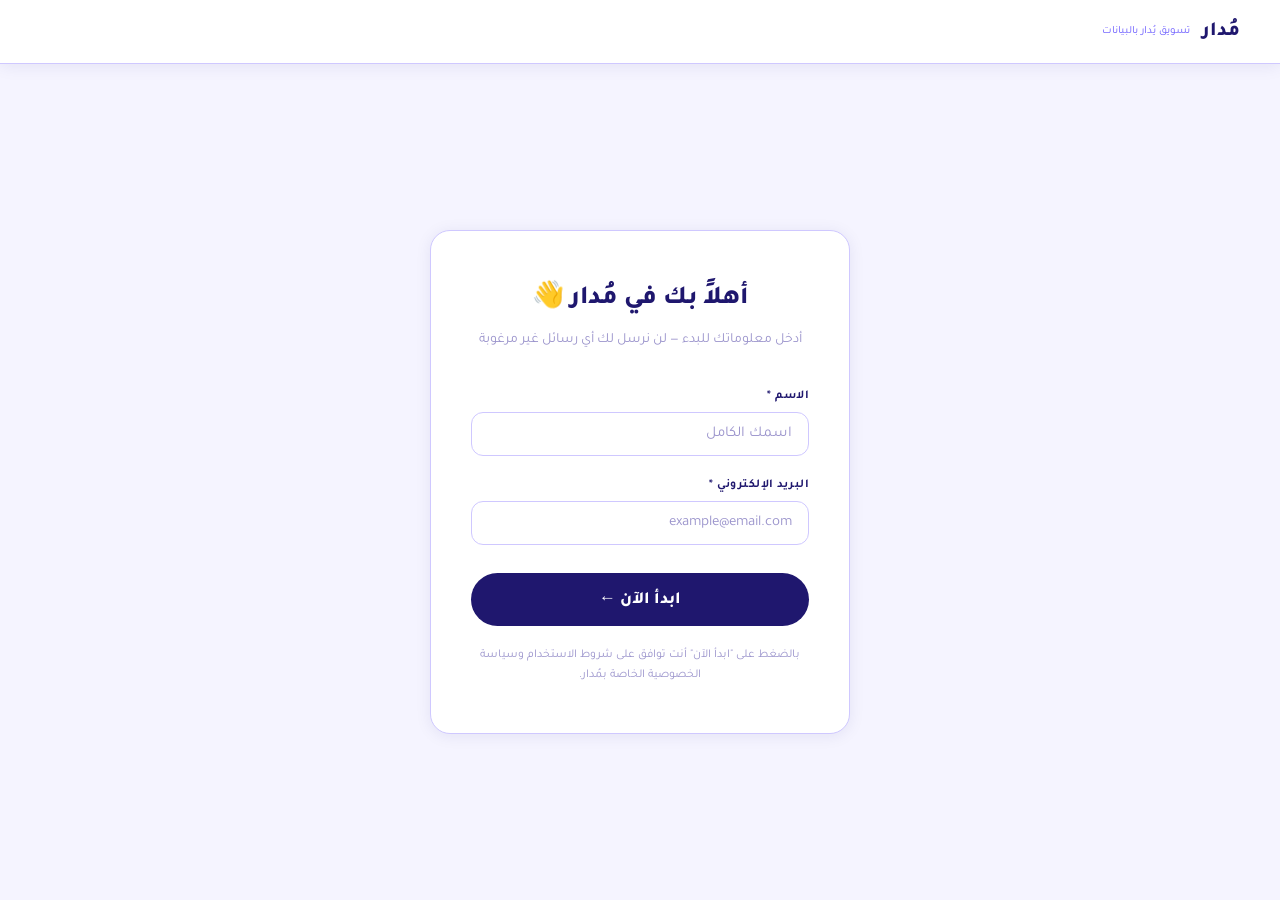
==== mudar-platform/analysis.html @ f912b747 "Fix pandas build error on Render + add Gemini analyzer + pricing page - Fix build failure: upgrade p" ====
<!DOCTYPE html>
<html lang="ar" dir="rtl">
<head>
<meta charset="UTF-8">
<meta name="viewport" content="width=device-width, initial-scale=1.0">
<title>مُدار — نتائج التحليل</title>
<link href="https://fonts.googleapis.com/css2?family=DM+Mono:wght@400;500&family=Tajawal:wght@400;500;700;800&display=swap" rel="stylesheet">
<link rel="stylesheet" href="css/styles.css">
<script src="js/api.js"></script>
<style>
  body { background: var(--bg2); }
  .analysis-header {
    background: var(--bg); border-bottom: 1px solid var(--b1);
    padding: 20px 40px; display: flex; align-items: center; justify-content: space-between;
    flex-wrap: wrap; gap: 12px;
  }
  .analysis-header h1 { font-size: 20px; font-weight: 800; color: var(--t1); }
  .analysis-header .meta { font-size: 12px; color: var(--t3); font-family: var(--mono); margin-top: 3px; }
  .tab-content { max-width: 960px; margin: 0 auto; padding: 32px 24px; }
  .insights-grid { display: grid; grid-template-columns: 1fr 1fr; gap: 20px; }
  .analysis-text { font-size: 14px; line-height: 1.85; color: var(--t1); }
  .analysis-text ul { padding-right: 20px; margin: 8px 0; }
  .analysis-text li { margin-bottom: 6px; }
  .analysis-text strong { color: var(--t1); font-weight: 800; }
  .section-block { margin-bottom: 24px; }
  .section-block h3 { font-size: 16px; font-weight: 800; color: var(--t1); margin-bottom: 10px; padding-bottom: 6px; border-bottom: 2px solid var(--b1); }
  .day-panel { display: none; } .day-panel.active { display: block; animation: fadeIn .25s ease; }
  .hashtag-grid { display: flex; flex-wrap: wrap; gap: 8px; margin-top: 10px; }
  .metric-row { display: flex; justify-content: space-between; align-items: center; padding: 10px 0; border-bottom: 1px solid var(--b1); }
  .metric-row:last-child { border-bottom: none; }
  .correlation-card { background: var(--bg2); border-radius: var(--r); padding: 16px; }
  .correlation-card .label { font-size: 12px; color: var(--t2); font-weight: 600; }
  .correlation-card .value { font-size: 22px; font-weight: 800; color: var(--t1); margin: 4px 0; }
  .correlation-card .sub { font-size: 12px; color: var(--t3); }
  .no-data { text-align: center; padding: 60px 20px; color: var(--t3); }
  .no-data .icon { font-size: 48px; margin-bottom: 12px; }
  @media (max-width: 768px) {
    .analysis-header { padding: 16px 20px; }
    .insights-grid { grid-template-columns: 1fr; }
    .tab-content { padding: 20px 16px; }
  }
</style>
</head>
<body>

<nav class="nav">
  <a href="index.html" class="brand">
    <span style="font-size:20px;font-weight:800;color:#1F176E;font-family:'Tajawal',sans-serif">مُدار</span>
    <span style="font-size:11px;color:#6B5CFF;margin-right:6px">تسويق يُدار بالبيانات</span>
  </a>
  <div style="display:flex;gap:10px;align-items:center">
    <button class="btn-ghost" style="font-size:13px" onclick="location.href='onboarding.html'">← تحليل جديد</button>
    <button class="btn-ghost" style="font-size:13px" onclick="reAnalyze()">↻ إعادة التحليل</button>
  </div>
</nav>

<div class="analysis-header">
  <div>
    <h1 id="headerBizName">نتائج التحليل</h1>
    <div class="meta" id="headerMeta">—</div>
  </div>
  <div style="display:flex;gap:10px;flex-wrap:wrap" id="headerBadges"></div>
</div>

<div class="tabs-nav" id="tabsNav">
  <button class="tab-btn active" onclick="showTab(0,this)">ملخص البزنس</button>
  <button class="tab-btn" onclick="showTab(1,this)">القرارات الاستراتيجية</button>
  <button class="tab-btn" onclick="showTab(2,this)">خطة التنفيذ</button>
  <button class="tab-btn" onclick="showTab(3,this)">خطة المحتوى</button>
  <button class="tab-btn" onclick="showTab(4,this)">رؤى المحتوى</button>
  <button class="tab-btn" onclick="showTab(5,this)">أداء المبيعات</button>
</div>

<!-- ── TAB 0: Business Summary ── -->
<div class="tab-panel active" id="tab0">
  <div class="tab-content">
    <div class="grid-3" id="metricsRow" style="margin-bottom:24px"></div>
    <div class="insights-grid">
      <div>
        <p class="section-title">رؤى التفاعل</p>
        <div id="insightsCards"></div>
        <div class="root-cause-box" id="rootCauseBox" style="display:none">
          <div class="root-cause-label">⚠ السبب الجذري</div>
          <div id="rootCauseTitle" style="font-size:16px;font-weight:800;color:var(--t1);margin-bottom:6px"></div>
          <div id="rootCauseDetail" style="font-size:13px;color:var(--t2);line-height:1.7"></div>
        </div>
      </div>
      <div>
        <p class="section-title">ملخص التحليل</p>
        <div class="card" style="padding:20px">
          <div class="analysis-text" id="summaryText"></div>
        </div>
      </div>
    </div>
  </div>
</div>

<!-- ── TAB 1: Strategic Decisions ── -->
<div class="tab-panel" id="tab1">
  <div class="tab-content">
    <p class="section-title">القرارات الاستراتيجية</p>
    <div id="strategyCards"></div>
  </div>
</div>

<!-- ── TAB 2: Execution Plan ── -->
<div class="tab-panel" id="tab2">
  <div class="tab-content">
    <p class="section-title">خطة التنفيذ</p>
    <div id="accordionPlan"></div>
  </div>
</div>

<!-- ── TAB 3: Weekly Content Plan ── -->
<div class="tab-panel" id="tab3">
  <div class="tab-content">
    <div style="display:flex;align-items:center;justify-content:space-between;margin-bottom:20px;flex-wrap:wrap;gap:12px">
      <p class="section-title" style="margin:0">خطة المحتوى الأسبوعي</p>
      <button class="btn-ghost" style="font-size:13px" onclick="reGenWeek()">↻ إعادة توليد الأسبوع</button>
    </div>
    <div class="day-tabs" id="dayTabsNav"></div>
    <div id="dayCards"></div>
  </div>
</div>

<!-- ── TAB 4: Content Insights ── -->
<div class="tab-panel" id="tab4">
  <div class="tab-content">
    <p class="section-title">رؤى المحتوى</p>
    <div class="insights-grid">
      <div class="card">
        <p style="font-size:15px;font-weight:800;color:var(--t1);margin-bottom:16px">أبرز ثيمات المحتوى الناجح</p>
        <div id="themesChart"></div>
      </div>
      <div class="card">
        <p style="font-size:15px;font-weight:800;color:var(--t1);margin-bottom:16px">استراتيجية الهاشتاق</p>
        <div id="hashtagCloud"></div>
      </div>
    </div>
    <div class="grid-2" style="margin-top:20px">
      <div class="card">
        <p style="font-size:15px;font-weight:800;color:var(--t1);margin-bottom:16px">توزيع نوع المحتوى</p>
        <div id="contentTypeChart"></div>
      </div>
      <div class="card">
        <p style="font-size:15px;font-weight:800;color:var(--t1);margin-bottom:16px">أداء الفيديوهات</p>
        <div id="videoPerfChart"></div>
      </div>
    </div>
  </div>
</div>

<!-- ── TAB 5: Sales Performance ── -->
<div class="tab-panel" id="tab5">
  <div class="tab-content">
    <p class="section-title">أداء المبيعات والمؤشرات</p>
    <div class="grid-3" id="salesMetrics" style="margin-bottom:24px"></div>
    <div class="insights-grid">
      <div class="card">
        <p style="font-size:15px;font-weight:800;color:var(--t1);margin-bottom:16px">المؤشرات الرئيسية للمتابعة</p>
        <div id="kpiList"></div>
      </div>
      <div>
        <div class="card" style="background:var(--t1);border-color:var(--t1);padding:24px;border-right:4px solid var(--green)">
          <p style="font-size:13px;font-weight:700;color:var(--green);margin-bottom:10px;text-transform:uppercase;letter-spacing:.5px">توصية رئيسية</p>
          <div id="mainRecommendation" style="font-size:15px;font-weight:600;color:#fff;line-height:1.7"></div>
        </div>
        <div class="card" style="margin-top:16px" id="salesDataCard">
          <p style="font-size:15px;font-weight:800;color:var(--t1);margin-bottom:14px">بيانات المبيعات</p>
          <div id="salesDataContent"></div>
        </div>
      </div>
    </div>
  </div>
</div>

<script>
// ── Load Data ──
let analysisResult = null;
let tiktokData = [];
let businessProfile = {};
let salesSummary = null;
let weeklyPlan = [];
let currentDay = 0;

function init() {
  // Guard: require login
  if (!sessionStorage.getItem('mudarUser')) {
    window.location.href = 'login.html';
    return;
  }

  try {
    analysisResult = JSON.parse(sessionStorage.getItem('analysisResult'));
    tiktokData = JSON.parse(sessionStorage.getItem('tiktokData') || '[]');
    businessProfile = JSON.parse(sessionStorage.getItem('businessProfile') || '{}');
    salesSummary = JSON.parse(sessionStorage.getItem('salesSummary') || 'null');
  } catch(e) {}

  if (!analysisResult) {
    window.location.href = 'onboarding.html';
    return;
  }
  renderAll();
}

function renderAll() {
  const text = analysisResult.analysis || '';
  const sections = parseAnalysisSections(text);

  renderHeader();
  renderTab0(sections, text);
  renderTab1(sections);
  renderTab2(sections);
  renderTab3(sections);
  renderTab4(sections);
  renderTab5(sections);
}

// ── Header ──
function renderHeader() {
  const biz = businessProfile.business_name || 'بزنسك';
  document.getElementById('headerBizName').textContent = 'تحليل ' + biz;
  document.getElementById('headerMeta').textContent =
    `${tiktokData.length} فيديو · ${analysisResult.model_used || 'AI'} · ${new Date().toLocaleDateString('ar-SA')}`;
  const badges = document.getElementById('headerBadges');
  if (businessProfile.industry)
    badges.innerHTML += `<span class="badge badge-purple">${businessProfile.industry}</span>`;
  if (businessProfile.markets)
    badges.innerHTML += `<span class="badge badge-navy">${businessProfile.markets}</span>`;
}

// ── Tab 0: Summary ──
function renderTab0(sections, fullText) {
  // Metrics
  const totalViews = tiktokData.reduce((s, v) => s + (v.playCount || 0), 0);
  const avgEng = tiktokData.length
    ? (tiktokData.reduce((s,v)=>s+parseFloat(calcEngagement(v)),0)/tiktokData.length).toFixed(1)
    : 0;
  const topVideo = tiktokData.reduce((best, v) => (v.playCount||0) > (best.playCount||0) ? v : best, {});

  document.getElementById('metricsRow').innerHTML = `
    <div class="metric-card">
      <div class="metric-label">إجمالي المشاهدات</div>
      <div class="metric-value">${formatNumber(totalViews)}</div>
      <div class="metric-trend up">↑ ${tiktokData.length} فيديو محلّل</div>
    </div>
    <div class="metric-card">
      <div class="metric-label">متوسط التفاعل</div>
      <div class="metric-value">${avgEng}%</div>
      <div class="metric-trend ${parseFloat(avgEng)>=3?'up':'down'}">${parseFloat(avgEng)>=3?'↑ ممتاز':'↓ يحتاج تحسين'}</div>
    </div>
    <div class="metric-card">
      <div class="metric-label">أعلى فيديو مشاهدات</div>
      <div class="metric-value">${formatNumber(topVideo.playCount||0)}</div>
      <div class="metric-trend up">↑ أفضل أداء</div>
    </div>`;

  // Insight cards from section 2
  const sec2 = sections['2'] || '';
  const lines = sec2.split('\n').filter(l => l.trim().startsWith('-') || l.trim().length > 20);
  const types = ['good','warning','info','good','warning'];
  const icons = ['💡','⚠️','📊','✅','🎯'];
  const cards = lines.slice(0,4).map((line, i) => `
    <div class="insight-card ${types[i%types.length]}">
      <div class="insight-icon">${icons[i%icons.length]}</div>
      <div>
        <div style="font-size:13px;color:var(--t1);line-height:1.6">${line.replace(/^[-•]\s*/,'')}</div>
      </div>
    </div>`).join('');
  document.getElementById('insightsCards').innerHTML = cards ||
    `<div class="insight-card info"><div class="insight-icon">📊</div><div style="font-size:13px;color:var(--t1)">راجع التحليل الكامل في باقي الأقسام</div></div>`;

  // Root cause
  const sec3 = sections['3'] || '';
  if (sec3) {
    const firstLine = sec3.split('\n').find(l => l.trim().length > 30) || '';
    document.getElementById('rootCauseBox').style.display = 'block';
    document.getElementById('rootCauseTitle').textContent = 'السبب الجذري لأداء المحتوى';
    document.getElementById('rootCauseDetail').textContent = firstLine.replace(/^[-•*]\s*/,'').substring(0,200);
  }

  // Summary text
  const preview = fullText.substring(0, 600);
  document.getElementById('summaryText').innerHTML = markdownToHtml(preview) + (fullText.length > 600 ? '...' : '');
}

// ── Tab 1: Strategic Decisions ──
function renderTab1(sections) {
  const sec3 = sections['3'] || '';
  const lines = sec3.split('\n').filter(l => l.trim().length > 15);
  const priorities = ['أولوية قصوى','أولوية عالية','متوسطة','منخفضة'];

  const cards = lines.slice(0,5).map((line, i) => {
    const clean = line.replace(/^[-•*\d.]\s*/,'').replace(/\*\*/g,'');
    const parts = clean.split('—');
    const title = (parts[0] || clean).trim().substring(0,60);
    const detail = (parts[1] || '').trim() || clean;
    return `
    <div class="strategy-card">
      <div class="strategy-header">
        <span class="badge badge-navy">${priorities[i] || 'توصية'}</span>
        <h3 style="font-size:17px;font-weight:800;color:var(--t1);margin:0">${title}</h3>
      </div>
      <div class="strategy-grid">
        <div class="strategy-field">
          <label>النوع</label><p>تكتيك تسويقي</p>
        </div>
        <div class="strategy-field">
          <label>الأولوية</label><p>${priorities[i] || 'متوسطة'}</p>
        </div>
        <div class="strategy-field">
          <label>الوقت المتوقع</label><p>${['أسبوع','أسبوعان','شهر','شهر'][i%4]}</p>
        </div>
        <div class="strategy-field">
          <label>التأثير المتوقع</label><p>${['عالي جداً','عالي','متوسط','متوسط'][i%4]}</p>
        </div>
      </div>
      <div class="action-box">
        <label>الإجراء المطلوب</label>
        <p>${detail.substring(0,150)}</p>
      </div>
    </div>`;
  }).join('');

  document.getElementById('strategyCards').innerHTML = cards ||
    `<div class="card" style="padding:32px;text-align:center;color:var(--t3)">اكتمل التحليل — راجع النتائج في الأقسام الأخرى</div>`;
}

// ── Tab 2: Execution Plan ──
function renderTab2(sections) {
  const sec4 = sections['4'] || '';
  const phases = [
    { title: 'الأسبوع الأول — الإعداد والانطلاق', content: sec4 },
    { title: 'الأسبوع الثاني — النشر المنتظم', content: sections['3'] || '' },
    { title: 'الأسبوع الثالث — التحسين والقياس', content: sections['7'] || '' },
    { title: 'الشهر الثاني — التوسع', content: sections['5'] || '' }
  ];

  document.getElementById('accordionPlan').innerHTML = phases.map((p, i) => {
    const lines = p.content.split('\n').filter(l => l.trim().length > 10).slice(0, 6);
    const items = lines.map(l => `
      <div style="background:var(--bg);border-radius:8px;padding:10px 12px">
        <div style="font-size:11px;color:var(--t2);font-weight:700;text-transform:uppercase;margin-bottom:3px">تكتيك ${i+1}</div>
        <div style="font-size:13px;font-weight:600;color:var(--t1)">${l.replace(/^[-•*\d.]\s*/,'').replace(/\*\*/g,'').substring(0,120)}</div>
      </div>`).join('');
    return `
    <div class="accordion-item">
      <div class="accordion-header ${i===0?'open':''}" onclick="toggleAccordion(this)">
        <span>${p.title}</span>
        <span class="accordion-toggle">↓</span>
      </div>
      <div class="accordion-body ${i===0?'open':''}">
        <div style="display:grid;grid-template-columns:1fr 1fr;gap:10px">
          ${items || '<div style="color:var(--t3);font-size:13px">طبّق التوصيات الواردة في القرارات الاستراتيجية</div>'}
        </div>
        ${items ? `<div style="margin-top:12px;display:flex;gap:8px;flex-wrap:wrap">
          <span class="badge badge-purple">${['نشر يومي','تفاعل مع الجمهور','قياس النتائج','توسيع المحتوى'][i]}</span>
          <span class="badge badge-green">مدة التنفيذ: ${['7','7','7','30'][i]} يوم</span>
        </div>` : ''}
      </div>
    </div>`;
  }).join('');
}

function toggleAccordion(header) {
  header.classList.toggle('open');
  const body = header.nextElementSibling;
  body.classList.toggle('open');
}

// ── Tab 3: Weekly Plan ──
const dayNames = ['الأحد','الاثنين','الثلاثاء','الأربعاء','الخميس','الجمعة','السبت'];
const contentTypes = ['تعليمي','ترفيهي','تحفيزي','تجربة منتج','قصة نجاح','وراء الكواليس','تحدي'];
const goals = ['زيادة الوعي','زيادة المبيعات','تعزيز المتابعين','استقطاب عملاء','الاحتفاظ','ترفيه','إلهام'];

function renderTab3(sections) {
  const sec6 = sections['6'] || '';
  const ideas = extractIdeas(sec6);

  weeklyPlan = dayNames.map((day, i) => ({
    day,
    type: contentTypes[i % contentTypes.length],
    time: ['١٢:٠٠ ظهراً','٧:٠٠ مساءً','٩:٠٠ مساءً','٦:٠٠ مساءً','٨:٠٠ مساءً','١٠:٠٠ صباحاً','٥:٠٠ مساءً'][i],
    goal: goals[i],
    hook: ideas[i]?.hook || `${day} — ابدأ بسؤال يستفز الجمهور لمنتجك`,
    idea: ideas[i]?.idea || `محتوى ${contentTypes[i % contentTypes.length]} يستهدف جمهورك`,
    script: ideas[i]?.script || generateScript(day, contentTypes[i % contentTypes.length], businessProfile)
  }));

  const navHtml = dayNames.map((d, i) =>
    `<button class="day-tab ${i===0?'active':''}" onclick="showDay(${i})">${d}</button>`
  ).join('');
  document.getElementById('dayTabsNav').innerHTML = navHtml;
  renderDayCards();
}

function extractIdeas(sec6) {
  const ideas = [];
  const chunks = sec6.split(/\n(?=\d+[.）\-]|\*\*\d)/);
  chunks.forEach(chunk => {
    const lines = chunk.split('\n').filter(l => l.trim().length > 10);
    if (lines.length > 0) {
      ideas.push({
        hook: lines[0].replace(/^[*\d.）\-\s]*/,'').replace(/\*\*/g,'').substring(0,100),
        idea: lines.slice(1,3).join(' ').replace(/\*\*/g,'').substring(0,200),
        script: lines.slice(0,4).join('\n').replace(/\*\*/g,'')
      });
    }
  });
  return ideas;
}

function generateScript(day, type, bp) {
  const name = bp.business_name || 'بزنسك';
  return `[${day} — محتوى ${type}]\n\n🎬 الافتتاح (3 ثوانٍ):\nخطاف قوي يجذب المشاهد\n\n📌 الجسم (20-40 ثانية):\nعرض المحتوى الرئيسي لـ ${name}\n\n🔥 الخاتمة (5 ثوانٍ):\nدعوة للتفاعل — "احفظ وشارك"`;
}

function renderDayCards() {
  document.getElementById('dayCards').innerHTML = weeklyPlan.map((day, i) => `
    <div class="day-panel ${i===0?'active':''}" id="dayPanel${i}">
      <div class="day-card">
        <div class="day-card-header">
          <div>
            <h2 style="font-size:22px;font-weight:800;color:var(--t1)">${day.day}</h2>
            <div class="day-card-pills">
              <span class="badge badge-purple">${day.type}</span>
              <span style="background:#F3F4F6;color:#6B7280;border-radius:50px;padding:3px 10px;font-size:12px;font-weight:600">${day.time}</span>
              <span class="badge badge-green">${day.goal}</span>
              <span style="background:var(--bg);border:1px solid var(--b1);color:var(--t2);border-radius:50px;padding:3px 10px;font-size:12px;font-weight:600">TikTok</span>
            </div>
          </div>
          <div class="day-card-actions">
            <button class="btn-ghost" style="padding:7px 14px;font-size:13px" onclick="regenDay(${i})">↻</button>
            <button class="btn-ghost" style="padding:7px 14px;font-size:13px" id="editBtn${i}" onclick="toggleEdit(${i})">✎</button>
          </div>
        </div>

        <div class="day-card-section">
          <div class="day-card-section-label">الخطاف</div>
          <div class="hook-text" id="hook${i}">${day.hook}</div>
          <textarea class="input" id="hookEdit${i}" style="display:none;font-size:16px;font-weight:700;min-height:60px">${day.hook}</textarea>
        </div>

        <div class="day-card-section">
          <div class="day-card-section-label">الفكرة</div>
          <div class="idea-box" id="idea${i}">${day.idea}</div>
          <textarea class="input" id="ideaEdit${i}" style="display:none;min-height:80px">${day.idea}</textarea>
        </div>

        <div class="day-card-section">
          <div class="day-card-section-label">السكريبت</div>
          <div class="script-box" id="script${i}">${day.script}</div>
          <textarea class="input" id="scriptEdit${i}" style="display:none;font-family:var(--mono);font-size:13px;min-height:120px">${day.script}</textarea>
        </div>

        <button class="btn-purple-ghost" onclick="suggestIdea(${i})">اقتراح فكرة جديدة ✦</button>
      </div>
    </div>`).join('');
}

function showDay(i) {
  currentDay = i;
  document.querySelectorAll('.day-tab').forEach((t,j) => t.classList.toggle('active', j===i));
  document.querySelectorAll('.day-panel').forEach((p,j) => p.classList.toggle('active', j===i));
}

function toggleEdit(i) {
  const fields = ['hook','idea','script'];
  const btn = document.getElementById('editBtn'+i);
  const isEditing = btn.style.color === 'var(--t1)' || btn.dataset.editing === '1';
  if (!isEditing) {
    fields.forEach(f => {
      document.getElementById(f+i).style.display = 'none';
      document.getElementById(f+'Edit'+i).style.display = 'block';
    });
    btn.style.color = 'var(--t1)'; btn.dataset.editing = '1';
  } else {
    fields.forEach(f => {
      const newVal = document.getElementById(f+'Edit'+i).value;
      weeklyPlan[i][f] = newVal;
      document.getElementById(f+i).textContent = newVal;
      document.getElementById(f+i).style.display = 'block';
      document.getElementById(f+'Edit'+i).style.display = 'none';
    });
    btn.style.color = ''; btn.dataset.editing = '0';
    toast('تم الحفظ ✓', 'success');
    sessionStorage.setItem('weeklyPlan', JSON.stringify(weeklyPlan));
  }
}

function regenDay(i) {
  toast('جارٍ توليد فكرة جديدة...', 'info');
  setTimeout(() => {
    weeklyPlan[i].hook = `فكرة جديدة لـ ${dayNames[i]} — ${contentTypes[Math.floor(Math.random()*contentTypes.length)]}`;
    document.getElementById('hook'+i).textContent = weeklyPlan[i].hook;
    document.getElementById('hookEdit'+i).value = weeklyPlan[i].hook;
    toast('تم توليد فكرة جديدة ✓', 'success');
  }, 1500);
}

function reGenWeek() { toast('جارٍ إعادة توليد خطة الأسبوع...', 'info'); }

function suggestIdea(i) {
  toast('جارٍ اقتراح فكرة...', 'info');
  setTimeout(() => {
    const ideas = ['محتوى تعليمي عن منتجك الأكثر مبيعاً', 'رد على سؤال شائع من عملائك', 'وراء الكواليس في عملك', 'قصة نجاح عميل'];
    weeklyPlan[i].idea = ideas[Math.floor(Math.random()*ideas.length)];
    document.getElementById('idea'+i).textContent = weeklyPlan[i].idea;
    toast('تم اقتراح فكرة جديدة ✓', 'success');
  }, 1200);
}

// ── Tab 4: Content Insights ──
function renderTab4(sections) {
  const themes = ['محتوى تعليمي','عروض المنتجات','قصص العملاء','وراء الكواليس','الترفيه'];
  const themeVals = [92, 78, 65, 55, 42];
  document.getElementById('themesChart').innerHTML = themes.map((t,i) => `
    <div class="bar-item">
      <div class="bar-item-header">
        <span class="bar-item-label">${t}</span>
        <span class="bar-item-value">${themeVals[i]}%</span>
      </div>
      <div class="bar-track"><div class="bar-fill" data-width="${themeVals[i]}"></div></div>
    </div>`).join('');

  // Hashtags from section 5
  const sec5 = sections['5'] || '';
  const hashLines = sec5.split('\n').filter(l => l.includes('#') || l.trim().startsWith('-'));
  const tags = hashLines.slice(0,12).map(l => l.replace(/^[-•*]\s*/,'').trim()).filter(Boolean);
  document.getElementById('hashtagCloud').innerHTML = `
    <div class="hashtag-grid">
      ${(tags.length > 0 ? tags : ['#منتجاتك','#تسويق','#محتوى','#تيك_توك','#بزنس','#عروض']).map((tag, i) =>
        `<span class="tag ${i<3?'tag-top':i<6?'tag-good':'tag-neutral'}">${tag}</span>`
      ).join('')}
    </div>`;

  // Content types from tiktokData
  const types = {};
  tiktokData.forEach(v => { const t = v._type || 'غير محدد'; types[t] = (types[t]||0)+1; });
  const typeEntries = Object.entries(types).sort((a,b)=>b[1]-a[1]);
  const total = tiktokData.length || 1;
  document.getElementById('contentTypeChart').innerHTML = typeEntries.map(([t,c]) => `
    <div class="bar-item">
      <div class="bar-item-header">
        <span class="bar-item-label">${t}</span>
        <span class="bar-item-value">${c} فيديو</span>
      </div>
      <div class="bar-track"><div class="bar-fill" data-width="${Math.round(c/total*100)}"></div></div>
    </div>`).join('') || '<p style="color:var(--t3);font-size:13px">صنّف الفيديوهات في الخطوة 4 لرؤية التوزيع</p>';

  // Top videos
  const topVideos = [...tiktokData].sort((a,b)=>(b.playCount||0)-(a.playCount||0)).slice(0,5);
  document.getElementById('videoPerfChart').innerHTML = topVideos.map((v,i) => `
    <div class="bar-item">
      <div class="bar-item-header">
        <span class="bar-item-label" style="max-width:180px;overflow:hidden;text-overflow:ellipsis;white-space:nowrap;font-size:12px">${(v.desc||'فيديو').substring(0,40)}</span>
        <span class="bar-item-value">${formatNumber(v.playCount||0)}</span>
      </div>
      <div class="bar-track"><div class="bar-fill" data-width="${Math.round((v.playCount||0)/(topVideos[0]?.playCount||1)*100)}"></div></div>
    </div>`).join('') || '<p style="color:var(--t3);font-size:13px">لا توجد بيانات</p>';

  setTimeout(() => {
    document.querySelectorAll('.bar-fill').forEach(b => {
      b.style.width = (b.dataset.width || 0) + '%';
    });
  }, 200);
}

// ── Tab 5: Sales Performance ──
function renderTab5(sections) {
  const sec7 = sections['7'] || '';
  const kpiLines = sec7.split('\n').filter(l => l.trim().length > 10);

  // Sales metrics
  const sm = salesSummary || {};
  document.getElementById('salesMetrics').innerHTML = `
    <div class="metric-card">
      <div class="metric-label">الإيرادات الشهرية</div>
      <div class="metric-value">${sm.monthly_revenue ? sm.monthly_revenue + ' ر' : '—'}</div>
    </div>
    <div class="metric-card">
      <div class="metric-label">الطلبات الشهرية</div>
      <div class="metric-value">${sm.orders || '—'}</div>
    </div>
    <div class="metric-card">
      <div class="metric-label">نسبة التحويل</div>
      <div class="metric-value">${sm.conversion_rate ? sm.conversion_rate + '%' : '—'}</div>
      <div class="metric-trend ${parseFloat(sm.conversion_rate||0)>=2?'up':'down'}">${parseFloat(sm.conversion_rate||0)>=2?'↑ جيد':'↓ يحتاج تحسين'}</div>
    </div>`;

  // KPIs
  document.getElementById('kpiList').innerHTML = kpiLines.slice(0,7).map((line, i) => `
    <div class="metric-row">
      <span style="font-size:13px;color:var(--t1);font-weight:600">${line.replace(/^[-•*\d.]\s*/,'').replace(/\*\*/g,'').substring(0,80)}</span>
      <span class="badge badge-purple">${['أسبوعي','يومي','شهري','يومي','أسبوعي','شهري','فوري'][i%7]}</span>
    </div>`).join('') ||
    '<p style="color:var(--t3);font-size:13px">راجع التحليل الكامل للمؤشرات التفصيلية</p>';

  // Recommendation
  const firstRecommendation = sec7.split('\n').find(l => l.trim().length > 30) || 'ركّزي على زيادة معدل التفاعل من خلال نشر محتوى تعليمي منتظم وتحسين التوقيت المثالي للنشر.';
  document.getElementById('mainRecommendation').textContent = firstRecommendation.replace(/^[-•*\d.]\s*/,'').replace(/\*\*/g,'');

  // Sales data card
  if (salesSummary?.columns) {
    document.getElementById('salesDataContent').innerHTML =
      `<p style="font-size:13px;color:var(--t2)">أعمدة: ${salesSummary.columns.join(' · ')}</p>
       <p style="font-size:13px;color:var(--t1);margin-top:6px;font-weight:600">${salesSummary.rows} سجل مبيعات</p>`;
  } else if (sm.monthly_revenue) {
    document.getElementById('salesDataContent').innerHTML =
      `<div class="grid-2">
        ${sm.monthly_revenue ? `<div class="correlation-card"><div class="label">الإيرادات</div><div class="value">${sm.monthly_revenue}</div><div class="sub">شهرياً</div></div>` : ''}
        ${sm.ad_spend ? `<div class="correlation-card"><div class="label">الإنفاق الإعلاني</div><div class="value">${sm.ad_spend}</div><div class="sub">شهرياً</div></div>` : ''}
      </div>`;
  } else {
    document.getElementById('salesDataContent').innerHTML =
      '<p style="color:var(--t3);font-size:13px">لم يتم إدخال بيانات مبيعات</p>';
  }
}

// ── Tab Navigation ──
function showTab(i, btn) {
  document.querySelectorAll('.tab-btn').forEach(b => b.classList.remove('active'));
  document.querySelectorAll('.tab-panel').forEach(p => p.classList.remove('active'));
  btn.classList.add('active');
  document.getElementById('tab' + i).classList.add('active');
  if (i === 4) {
    setTimeout(() => {
      document.querySelectorAll('.bar-fill').forEach(b => { b.style.width = (b.dataset.width || 0) + '%'; });
    }, 100);
  }
}

function reAnalyze() {
  if (confirm('هل تريدين إعادة التحليل؟ سيتم الرجوع لصفحة الإعداد.')) {
    window.location.href = 'onboarding.html';
  }
}

// ── Init ──
init();

setTimeout(() => {
  document.querySelectorAll('.bar-fill').forEach(b => { b.style.width = (b.dataset.width || 0) + '%'; });
}, 500);
</script>
</body>
</html>
---- mudar-platform/css/styles.css ----
@import url('https://fonts.googleapis.com/css2?family=DM+Mono:wght@400;500&family=Tajawal:wght@400;500;700;800&display=swap');

:root {
  --bg: #FFFFFF; --bg2: #F5F4FF; --bg3: #EDEAFF;
  --s1: #FFFFFF; --s2: #F5F4FF;
  --b1: #CFC8FF; --b2: #B8AFFF;
  --t1: #1F176E; --t2: #6B5CFF; --t3: #9B94CC;
  --acc: #6B5CFF; --acc2: #1F176E;
  --acc-bg: rgba(107,92,255,0.08); --acc-b: rgba(107,92,255,0.25);
  --green: #C9F03A; --green-dark: #8AAA1A; --green-bg: rgba(201,240,58,0.15);
  --amber: #F59E0B; --red: #ef4444;
  --font: 'Tajawal', sans-serif; --mono: 'DM Mono', monospace;
  --r: 12px; --shadow: 0 2px 16px rgba(31,23,110,0.08);
}

*, *::before, *::after { box-sizing: border-box; margin: 0; padding: 0; }

html { scroll-behavior: smooth; }

body {
  font-family: var(--font);
  background: var(--bg2);
  color: var(--t1);
  direction: rtl;
  min-height: 100vh;
  line-height: 1.6;
}

/* ── NAV ── */
.nav {
  background: var(--bg);
  border-bottom: 1px solid var(--b1);
  padding: 0 40px;
  height: 64px;
  display: flex;
  align-items: center;
  justify-content: space-between;
  position: sticky;
  top: 0;
  z-index: 200;
  box-shadow: var(--shadow);
}
.brand { display: flex; align-items: center; gap: 6px; cursor: pointer; text-decoration: none; }

/* ── BUTTONS ── */
.btn-green {
  background: var(--green); color: var(--t1);
  border: none; border-radius: 50px;
  padding: 10px 24px;
  font-family: var(--font); font-size: 15px; font-weight: 700;
  cursor: pointer; transition: all .2s; white-space: nowrap;
}
.btn-green:hover { filter: brightness(.93); transform: translateY(-1px); }
.btn-green:active { transform: translateY(0); }

.btn-green-lg {
  background: var(--green); color: var(--t1);
  border: none; border-radius: 50px;
  padding: 15px 32px;
  font-family: var(--font); font-size: 17px; font-weight: 800;
  cursor: pointer; transition: all .2s; width: 100%;
  display: flex; align-items: center; justify-content: center; gap: 8px;
}
.btn-green-lg:hover { filter: brightness(.93); }
.btn-green-lg:disabled { opacity: .5; cursor: not-allowed; }

.btn-navy {
  background: var(--t1); color: #fff;
  border: none; border-radius: 50px;
  padding: 10px 24px;
  font-family: var(--font); font-size: 15px; font-weight: 700;
  cursor: pointer; transition: all .2s;
}
.btn-navy:hover { opacity: .88; }
.btn-navy-lg {
  background: var(--t1); color: #fff;
  border: none; border-radius: 50px;
  padding: 15px 32px;
  font-family: var(--font); font-size: 17px; font-weight: 800;
  cursor: pointer; transition: all .2s; width: 100%;
  display: flex; align-items: center; justify-content: center; gap: 8px;
}
.btn-navy-lg:hover { opacity: .88; }
.btn-navy-lg:disabled { opacity: .5; cursor: not-allowed; }

.btn-ghost {
  background: transparent; color: var(--t1);
  border: 1.5px solid var(--b1); border-radius: 50px;
  padding: 9px 22px;
  font-family: var(--font); font-size: 14px; font-weight: 600;
  cursor: pointer; transition: all .2s;
}
.btn-ghost:hover { border-color: var(--t1); background: var(--bg2); }

.btn-purple-ghost {
  background: var(--bg3); color: var(--t2);
  border: none; border-radius: 50px;
  padding: 8px 18px;
  font-family: var(--font); font-size: 13px; font-weight: 600;
  cursor: pointer; transition: all .2s;
}
.btn-purple-ghost:hover { background: var(--b1); }

/* ── CARD ── */
.card {
  background: var(--bg);
  border: 1px solid var(--b1);
  border-radius: 16px;
  padding: 24px;
  box-shadow: var(--shadow);
}
.card-sm { padding: 16px; border-radius: var(--r); }

/* ── INPUTS ── */
.input {
  width: 100%;
  background: var(--bg);
  border: 1.5px solid var(--b1);
  border-radius: var(--r);
  padding: 12px 16px;
  font-family: var(--font); font-size: 15px; color: var(--t1);
  outline: none; transition: border-color .2s;
  direction: rtl;
}
.input:focus { border-color: var(--acc); }
.input::placeholder { color: var(--t3); }

select.input {
  appearance: none; -webkit-appearance: none; cursor: pointer;
  background-image: url("data:image/svg+xml,%3Csvg xmlns='http://www.w3.org/2000/svg' width='16' height='16' fill='%236B5CFF' viewBox='0 0 16 16'%3E%3Cpath d='M7.247 11.14L2.451 5.658C1.885 5.013 2.345 4 3.204 4h9.592a1 1 0 0 1 .753 1.659l-4.796 5.48a1 1 0 0 1-1.506 0z'/%3E%3C/svg%3E");
  background-repeat: no-repeat; background-position: left 12px center; padding-left: 36px;
}
textarea.input { resize: vertical; min-height: 80px; }

.input-prefix {
  position: relative; display: flex; align-items: center;
}
.input-prefix .prefix {
  position: absolute; right: 14px; color: var(--t2); font-size: 16px; font-weight: 700; pointer-events: none;
}
.input-prefix input { padding-right: 36px; }

/* ── FORM ── */
.form-group { margin-bottom: 20px; }
.form-label {
  display: block; font-size: 12px; font-weight: 700; color: var(--t1);
  margin-bottom: 6px; text-transform: uppercase; letter-spacing: .5px;
}

/* ── CHIPS ── */
.chip {
  display: inline-flex; align-items: center;
  background: var(--bg); border: 1.5px solid var(--b1);
  border-radius: 50px; padding: 6px 14px;
  font-family: var(--font); font-size: 13px; font-weight: 500; color: var(--t2);
  cursor: pointer; transition: all .15s; user-select: none;
}
.chip:hover { background: var(--bg2); }
.chip.selected { background: var(--t1); color: #fff; border-color: var(--t1); }
.chips-group { display: flex; flex-wrap: wrap; gap: 8px; margin-top: 8px; }

/* ── PROGRESS BAR ── */
.progress-bar {
  display: flex; align-items: center; justify-content: center;
  padding: 24px 0 32px; gap: 0;
}
.step-item { display: flex; flex-direction: column; align-items: center; }
.step-circle {
  width: 36px; height: 36px; border-radius: 50%;
  display: flex; align-items: center; justify-content: center;
  font-family: var(--font); font-size: 14px; font-weight: 700; transition: all .3s;
}
.step-circle.done { background: var(--green); color: var(--t1); }
.step-circle.active { background: var(--t1); color: #fff; box-shadow: 0 0 0 4px rgba(31,23,110,0.12); }
.step-circle.inactive { background: var(--b1); color: var(--t2); }
.step-label { font-size: 11px; font-weight: 600; margin-top: 6px; color: var(--t3); white-space: nowrap; }
.step-label.active { color: var(--t1); font-weight: 700; }
.step-line { width: 48px; height: 2px; background: var(--b1); margin: 0 2px; margin-top: -20px; }
.step-line.done { background: var(--green); }

/* ── BADGES ── */
.badge {
  display: inline-flex; align-items: center;
  border-radius: 50px; padding: 3px 10px;
  font-size: 12px; font-weight: 700; white-space: nowrap;
}
.badge-green { background: var(--green); color: var(--green-dark); }
.badge-amber { background: #FFF3CD; color: #856404; }
.badge-red { background: #FEE2E2; color: var(--red); }
.badge-purple { background: var(--bg3); color: var(--t2); }
.badge-navy { background: var(--t1); color: #fff; }

/* ── TABS ── */
.tabs-nav {
  background: var(--bg); border-bottom: 1px solid var(--b1);
  display: flex; align-items: center; padding: 0 32px;
  overflow-x: auto; gap: 0; position: sticky; top: 64px; z-index: 100;
}
.tab-btn {
  border: none; background: transparent;
  padding: 16px 18px;
  font-family: var(--font); font-size: 14px; font-weight: 600; color: var(--t2);
  cursor: pointer; border-bottom: 3px solid transparent; transition: all .2s; white-space: nowrap;
}
.tab-btn:hover { color: var(--t1); }
.tab-btn.active { color: var(--t1); border-bottom-color: var(--green); }
.tab-panel { display: none; }
.tab-panel.active { display: block; }

/* ── TABLE ── */
.table-wrap { overflow-x: auto; border-radius: var(--r); border: 1px solid var(--b1); }
.data-table { width: 100%; border-collapse: collapse; font-family: var(--font); min-width: 700px; }
.data-table th {
  background: var(--bg2); color: var(--t1);
  font-size: 11px; font-weight: 700; text-transform: uppercase; letter-spacing: .5px;
  padding: 10px 14px; text-align: right; border-bottom: 1px solid var(--b1); white-space: nowrap;
}
.data-table td {
  padding: 11px 14px; border-bottom: 1px solid var(--b1);
  font-size: 13px; color: var(--t1); text-align: right; vertical-align: middle;
}
.data-table tr:last-child td { border-bottom: none; }
.data-table tr:hover td { background: var(--bg2); }
.data-table tr.selected td { background: #EDE9FF; }
.data-table select {
  font-family: var(--font); font-size: 12px; color: var(--t3);
  background: var(--bg); border: 1px solid var(--b1); border-radius: 6px;
  padding: 4px 8px; cursor: pointer; outline: none;
}
.data-table select.filled { color: var(--t2); font-weight: 600; }

/* ── LOADING ── */
.spinner {
  width: 36px; height: 36px;
  border: 3px solid var(--b1); border-top-color: var(--t1);
  border-radius: 50%; animation: spin .8s linear infinite;
}
.spinner-sm {
  width: 18px; height: 18px;
  border: 2px solid var(--b1); border-top-color: var(--t1);
  border-radius: 50%; animation: spin .8s linear infinite; display: inline-block;
}

@keyframes spin { to { transform: rotate(360deg); } }
@keyframes slideUp { from { transform: translateY(16px); opacity: 0; } to { transform: translateY(0); opacity: 1; } }
@keyframes fadeIn { from { opacity: 0; } to { opacity: 1; } }
@keyframes pulse { 0%,100% { opacity: 1; } 50% { opacity: .4; } }

.loading-overlay {
  position: fixed; inset: 0; background: rgba(255,255,255,.92);
  display: flex; flex-direction: column; align-items: center; justify-content: center;
  z-index: 1000; gap: 24px; animation: fadeIn .2s ease;
}
.loading-steps { display: flex; flex-direction: column; gap: 8px; text-align: center; }
.loading-step {
  font-family: var(--font); font-size: 14px; color: var(--t3); transition: color .3s;
  display: flex; align-items: center; gap: 8px; justify-content: center;
}
.loading-step.active { color: var(--t1); font-weight: 700; }
.loading-step.done { color: var(--green-dark); }
.loading-step::before { content: '○'; font-size: 12px; }
.loading-step.active::before { content: '●'; color: var(--t2); }
.loading-step.done::before { content: '✓'; color: var(--green-dark); }

/* ── UPLOAD ZONE ── */
.upload-zone {
  border: 2px dashed var(--b1); border-radius: var(--r);
  padding: 36px 24px; text-align: center; cursor: pointer; transition: all .2s;
}
.upload-zone:hover { background: var(--bg2); border-color: var(--acc); }
.upload-zone.has-file { border-color: var(--green-dark); background: var(--green-bg); border-style: solid; }
.upload-zone input[type=file] { display: none; }

/* ── METRIC CARDS ── */
.metric-card {
  background: var(--bg); border: 1px solid var(--b1);
  border-radius: var(--r); padding: 20px; box-shadow: var(--shadow);
}
.metric-label { font-size: 12px; color: var(--t2); font-weight: 600; margin-bottom: 6px; }
.metric-value { font-size: 28px; font-weight: 800; color: var(--t1); line-height: 1.1; }
.metric-trend { font-size: 12px; font-weight: 600; margin-top: 6px; }
.metric-trend.up { color: var(--green-dark); }
.metric-trend.down { color: var(--red); }

/* ── INSIGHT CARDS ── */
.insight-card {
  background: var(--bg2); border-radius: var(--r); padding: 16px;
  border-right: 4px solid; margin-bottom: 10px; display: flex; gap: 12px; align-items: flex-start;
}
.insight-card.warning { border-right-color: var(--amber); }
.insight-card.good { border-right-color: var(--green-dark); }
.insight-card.info { border-right-color: var(--t2); }
.insight-icon {
  width: 32px; height: 32px; border-radius: 8px;
  display: flex; align-items: center; justify-content: center;
  font-size: 16px; flex-shrink: 0;
}
.insight-card.warning .insight-icon { background: #FFF3CD; }
.insight-card.good .insight-icon { background: var(--green-bg); }
.insight-card.info .insight-icon { background: var(--bg3); }

/* ── ROOT CAUSE BOX ── */
.root-cause-box {
  background: #FFF8E7; border: 1.5px solid var(--amber);
  border-radius: var(--r); padding: 20px; margin-top: 16px;
}
.root-cause-label { font-size: 11px; font-weight: 800; color: var(--amber); text-transform: uppercase; letter-spacing: 1px; margin-bottom: 8px; }

/* ── ACCORDION ── */
.accordion-item { border-radius: var(--r); overflow: hidden; margin-bottom: 8px; }
.accordion-header {
  background: var(--bg); border: 1px solid var(--b1);
  padding: 16px 20px; cursor: pointer;
  display: flex; align-items: center; justify-content: space-between;
  font-weight: 700; color: var(--t1); font-family: var(--font);
  font-size: 15px; transition: background .2s;
}
.accordion-header:hover { background: var(--bg2); }
.accordion-toggle { color: var(--t2); font-size: 18px; transition: transform .3s; }
.accordion-header.open .accordion-toggle { transform: rotate(180deg); }
.accordion-body {
  background: var(--bg2); padding: 16px 20px;
  border: 1px solid var(--b1); border-top: none; display: none;
}
.accordion-body.open { display: block; animation: fadeIn .2s ease; }

/* ── DAY TABS ── */
.day-tabs { display: flex; gap: 8px; flex-wrap: wrap; margin-bottom: 20px; }
.day-tab {
  background: var(--bg); border: 1.5px solid var(--b1);
  border-radius: 50px; padding: 8px 18px;
  font-family: var(--font); font-size: 13px; font-weight: 600; color: var(--t2);
  cursor: pointer; transition: all .2s;
}
.day-tab:hover { border-color: var(--t1); color: var(--t1); }
.day-tab.active { background: var(--t1); color: #fff; border-color: var(--t1); }

/* ── CONTENT DAY CARD ── */
.day-card { background: var(--bg); border: 1px solid var(--b1); border-radius: 16px; padding: 24px; box-shadow: var(--shadow); }
.day-card-header { display: flex; align-items: flex-start; justify-content: space-between; margin-bottom: 20px; flex-wrap: wrap; gap: 12px; }
.day-card-pills { display: flex; flex-wrap: wrap; gap: 8px; margin-top: 8px; }
.day-card-actions { display: flex; gap: 8px; }
.day-card-section { margin-bottom: 20px; }
.day-card-section-label { font-size: 11px; font-weight: 700; color: var(--t2); text-transform: uppercase; letter-spacing: .5px; margin-bottom: 8px; }
.hook-text { font-size: 20px; font-weight: 800; color: var(--t1); line-height: 1.4; }
.idea-box { background: var(--bg2); border-radius: var(--r); padding: 14px 16px; color: var(--t1); font-size: 14px; line-height: 1.7; }
.script-box { background: var(--bg2); border-radius: var(--r); padding: 14px 16px; font-family: var(--mono); font-size: 13px; color: var(--t1); white-space: pre-wrap; line-height: 1.8; }

/* ── BAR CHART ── */
.bar-item { margin-bottom: 14px; }
.bar-item-header { display: flex; justify-content: space-between; align-items: center; margin-bottom: 5px; }
.bar-item-label { font-size: 13px; font-weight: 700; color: var(--t1); }
.bar-item-value { font-size: 11px; font-family: var(--mono); color: var(--t2); }
.bar-track { height: 8px; background: var(--bg2); border-radius: 4px; overflow: hidden; }
.bar-fill { height: 100%; border-radius: 4px; background: linear-gradient(to left, #6B5CFF, #1F176E); width: 0; transition: width 1.2s cubic-bezier(.4,0,.2,1); }

/* ── STRATEGY CARD ── */
.strategy-card { background: var(--bg); border: 1px solid var(--b1); border-radius: 16px; padding: 22px; box-shadow: var(--shadow); margin-bottom: 12px; }
.strategy-header { display: flex; align-items: center; gap: 12px; margin-bottom: 16px; }
.strategy-grid { display: grid; grid-template-columns: 1fr 1fr; gap: 12px; margin-bottom: 14px; }
.strategy-field label { font-size: 11px; font-weight: 700; color: var(--t2); text-transform: uppercase; letter-spacing: .5px; }
.strategy-field p { font-size: 14px; font-weight: 600; color: var(--t1); margin-top: 3px; }
.action-box { background: var(--bg2); border-right: 3px solid var(--t2); border-radius: 0 var(--r) var(--r) 0; padding: 12px 14px; }
.action-box label { font-size: 11px; font-weight: 700; color: var(--t2); text-transform: uppercase; letter-spacing: .5px; }
.action-box p { font-size: 14px; font-weight: 700; color: var(--t1); margin-top: 3px; }

/* ── TAG CLOUD ── */
.tag-cloud { display: flex; flex-wrap: wrap; gap: 8px; }
.tag { border-radius: 50px; padding: 5px 14px; font-size: 12px; font-weight: 700; font-family: var(--mono); }
.tag-top { background: var(--green); color: var(--green-dark); }
.tag-good { background: var(--bg3); color: var(--t1); }
.tag-neutral { background: var(--bg2); color: var(--t2); }

/* ── GRIDS ── */
.grid-2 { display: grid; grid-template-columns: 1fr 1fr; gap: 16px; }
.grid-3 { display: grid; grid-template-columns: 1fr 1fr 1fr; gap: 16px; }
.grid-4 { display: grid; grid-template-columns: 1fr 1fr 1fr 1fr; gap: 16px; }

/* ── MISC ── */
.section-title { font-size: 18px; font-weight: 800; color: var(--t1); margin-bottom: 16px; }
.muted { color: var(--t3); font-size: 13px; }
.page-wrap { max-width: 960px; margin: 0 auto; padding: 32px 24px; }
.page-wrap-wide { max-width: 1200px; margin: 0 auto; padding: 32px 24px; }
.pill-tag { display: inline-flex; align-items: center; background: var(--bg3); color: var(--t1); border-radius: 50px; padding: 5px 14px; font-size: 12px; font-weight: 700; }
.hero-pill { background: var(--bg3); color: var(--t1); display: inline-flex; align-items: center; gap: 6px; border-radius: 50px; padding: 6px 16px; font-size: 13px; font-weight: 700; margin-bottom: 20px; }
.divider { height: 1px; background: var(--b1); margin: 24px 0; }
.text-muted { color: var(--t3); }
.text-purple { color: var(--t2); }
.text-navy { color: var(--t1); }
.font-bold { font-weight: 700; }
.font-heavy { font-weight: 800; }
.empty-state { text-align: center; padding: 60px 20px; color: var(--t3); }
.empty-state .icon { font-size: 48px; margin-bottom: 16px; }
.empty-state h3 { font-size: 18px; font-weight: 700; color: var(--t2); margin-bottom: 8px; }

/* ── SEARCH BAR ── */
.search-bar { position: relative; }
.search-bar input { padding-right: 40px; }
.search-bar .search-icon { position: absolute; right: 14px; top: 50%; transform: translateY(-50%); color: var(--t3); font-size: 16px; pointer-events: none; }

/* ── BULK BAR ── */
.bulk-bar {
  background: var(--bg3); border: 1px solid var(--b1);
  border-radius: var(--r); padding: 10px 16px;
  display: none; align-items: center; gap: 12px;
  margin-bottom: 12px;
}
.bulk-bar.visible { display: flex; animation: slideUp .2s ease; }

/* ── STEP LOADING ── */
.fetch-status {
  display: none; flex-direction: column; align-items: center; gap: 16px;
  padding: 32px; text-align: center;
}
.fetch-status.visible { display: flex; }

/* ── RESPONSIVE ── */
@media (max-width: 768px) {
  .nav { padding: 0 16px; }
  .page-wrap, .page-wrap-wide { padding: 20px 16px; }
  .grid-2, .grid-3, .grid-4 { grid-template-columns: 1fr; }
  .strategy-grid { grid-template-columns: 1fr; }
  .tabs-nav { padding: 0 12px; }
  .step-line { width: 28px; }
  .step-label { display: none; }
}
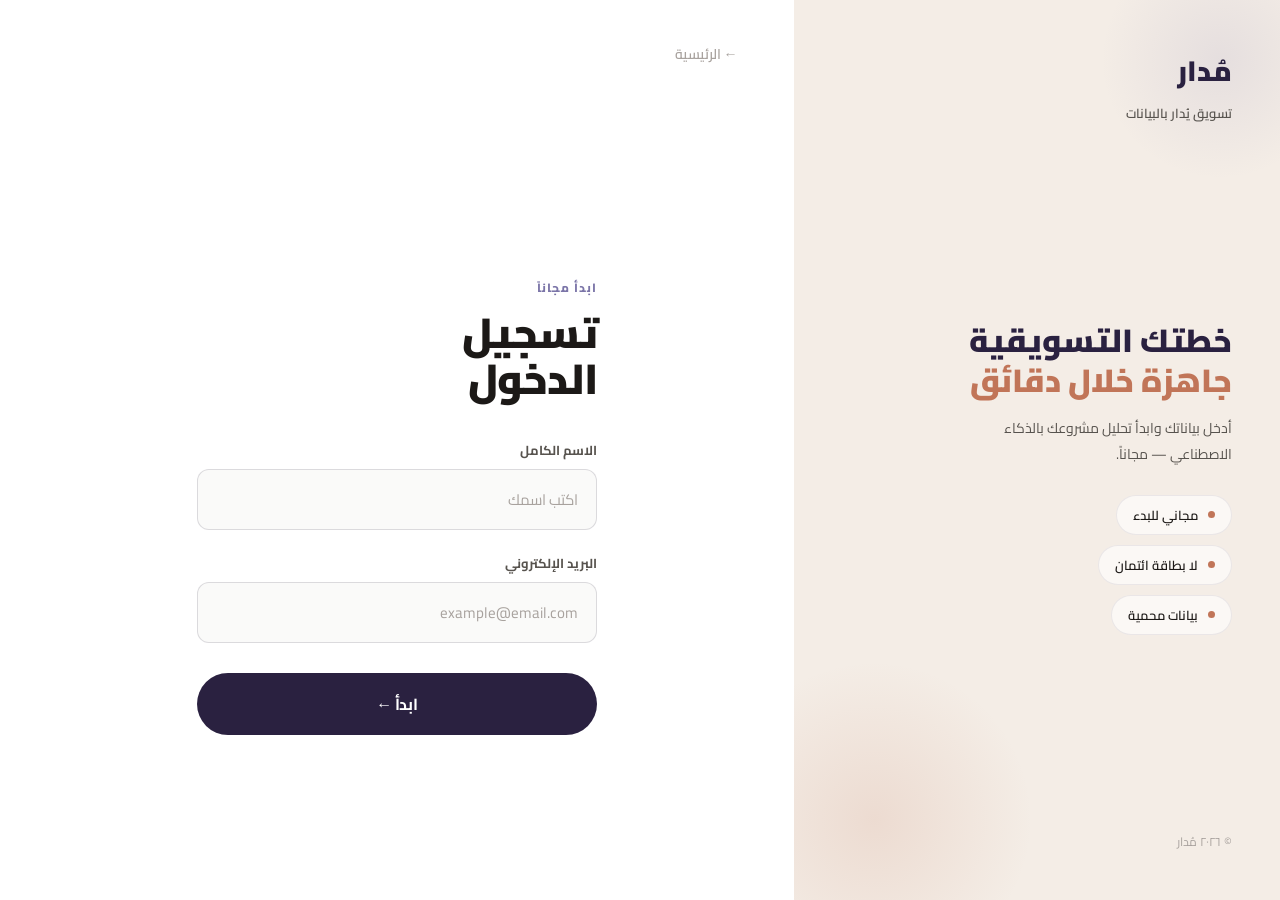
==== commit bf4ea8b3: "fix: unify design system across all pages — use CSS variables consistently Co-Authored-By: Claude So" ====
--- a/mudar-platform/analysis.html
+++ b/mudar-platform/analysis.html
@@ -4,7 +4,7 @@
 <meta charset="UTF-8">
 <meta name="viewport" content="width=device-width, initial-scale=1.0">
 <title>مُدار — نتائج التحليل</title>
-<link href="https://fonts.googleapis.com/css2?family=DM+Mono:wght@400;500&family=Tajawal:wght@400;500;700;800&display=swap" rel="stylesheet">
+<link href="https://fonts.googleapis.com/css2?family=DM+Mono:wght@400;500&family=Cairo:wght@400;500;600;700;800;900&display=swap" rel="stylesheet">
 <link rel="stylesheet" href="css/styles.css">
 <script src="js/api.js"></script>
 <style>
@@ -45,8 +45,8 @@
 
 <nav class="nav">
   <a href="index.html" class="brand">
-    <span style="font-size:20px;font-weight:800;color:#1F176E;font-family:'Tajawal',sans-serif">مُدار</span>
-    <span style="font-size:11px;color:#6B5CFF;margin-right:6px">تسويق يُدار بالبيانات</span>
+    <span style="font-size:20px;font-weight:800;color:var(--dark);font-family:var(--font)">مُدار</span>
+    <span style="font-size:11px;color:var(--purple);margin-right:6px">تسويق يُدار بالبيانات</span>
   </a>
   <div style="display:flex;gap:10px;align-items:center">
     <button class="btn-ghost" style="font-size:13px" onclick="location.href='onboarding.html'">← تحليل جديد</button>
@@ -69,6 +69,7 @@
   <button class="tab-btn" onclick="showTab(3,this)">خطة المحتوى</button>
   <button class="tab-btn" onclick="showTab(4,this)">رؤى المحتوى</button>
   <button class="tab-btn" onclick="showTab(5,this)">أداء المبيعات</button>
+  <button class="tab-btn" onclick="showTab(6,this)">صوت الجمهور</button>
 </div>
 
 <!-- ── TAB 0: Business Summary ── -->
@@ -100,6 +101,7 @@
   <div class="tab-content">
     <p class="section-title">القرارات الاستراتيجية</p>
     <div id="strategyCards"></div>
+    <div id="conversionPlaybookAnalysis" style="margin-top:20px"></div>
   </div>
 </div>
 
@@ -118,6 +120,7 @@
       <p class="section-title" style="margin:0">خطة المحتوى الأسبوعي</p>
       <button class="btn-ghost" style="font-size:13px" onclick="reGenWeek()">↻ إعادة توليد الأسبوع</button>
     </div>
+    <div id="postingScheduleAnalysis" style="margin-bottom:20px"></div>
     <div class="day-tabs" id="dayTabsNav"></div>
     <div id="dayCards"></div>
   </div>
@@ -127,6 +130,7 @@
 <div class="tab-panel" id="tab4">
   <div class="tab-content">
     <p class="section-title">رؤى المحتوى</p>
+    <div id="audioIntelCard" style="margin-bottom:20px;display:none"></div>
     <div class="insights-grid">
       <div class="card">
         <p style="font-size:15px;font-weight:800;color:var(--t1);margin-bottom:16px">أبرز ثيمات المحتوى الناجح</p>
@@ -147,6 +151,81 @@
         <div id="videoPerfChart"></div>
       </div>
     </div>
+    <div id="perPlatformBreakdown" style="margin-top:20px;display:none"></div>
+  </div>
+</div>
+
+<!-- ── TAB 6: Audience Voice ── -->
+<div class="tab-panel" id="tab6">
+  <div class="tab-content">
+    <div style="display:flex;align-items:center;justify-content:space-between;margin-bottom:20px;flex-wrap:wrap;gap:12px">
+      <p class="section-title" style="margin:0">صوت الجمهور — ماذا يقولون في التعليقات</p>
+      <button class="btn-primary" id="loadCommentsBtn" onclick="loadComments()" style="font-size:13px;padding:10px 20px">
+        تحليل التعليقات
+      </button>
+    </div>
+
+    <div id="commentsLoadingState" style="display:none;text-align:center;padding:60px 20px">
+      <div style="font-size:32px;margin-bottom:12px">💬</div>
+      <div style="font-size:14px;color:var(--t2)">جارٍ جمع وتحليل التعليقات...</div>
+      <div style="font-size:12px;color:var(--t3);margin-top:6px">قد يستغرق حتى دقيقة واحدة</div>
+    </div>
+
+    <div id="commentsResults" style="display:none">
+
+      <!-- Sentiment bar -->
+      <div class="card" style="margin-bottom:20px;padding:20px">
+        <p style="font-size:15px;font-weight:800;color:var(--t1);margin-bottom:14px">المشاعر العامة للجمهور</p>
+        <div id="sentimentBar" style="display:flex;border-radius:8px;overflow:hidden;height:28px;gap:2px"></div>
+        <div id="sentimentLegend" style="display:flex;gap:16px;margin-top:10px;flex-wrap:wrap"></div>
+      </div>
+
+      <div class="insights-grid">
+        <!-- Frequent questions -->
+        <div class="card">
+          <p style="font-size:15px;font-weight:800;color:var(--t1);margin-bottom:14px">❓ أكثر الأسئلة المطروحة</p>
+          <div id="frequentQuestions"></div>
+        </div>
+        <!-- Product requests -->
+        <div class="card">
+          <p style="font-size:15px;font-weight:800;color:var(--t1);margin-bottom:14px">🛍 طلبات واقتراحات الجمهور</p>
+          <div id="productRequests"></div>
+        </div>
+      </div>
+
+      <!-- Content suggestions based on comments -->
+      <div class="card" style="margin-top:20px;border-right:4px solid var(--purple)">
+        <p style="font-size:15px;font-weight:800;color:var(--t1);margin-bottom:6px">💡 أفكار محتوى مقترحة بناءً على التعليقات</p>
+        <p style="font-size:12px;color:var(--t3);margin-bottom:14px">هذه الأفكار تجيب مباشرة على ما يسأله ويطلبه جمهورك</p>
+        <div id="contentSuggestionsFromComments"></div>
+      </div>
+
+      <!-- Complaints -->
+      <div class="card" id="complaintsCard" style="margin-top:20px;border-right:4px solid #F59E0B">
+        <p style="font-size:15px;font-weight:800;color:var(--t1);margin-bottom:14px">⚠️ ملاحظات تستحق الاهتمام</p>
+        <div id="complaintsContent"></div>
+      </div>
+
+      <!-- Top comments -->
+      <div class="card" style="margin-top:20px">
+        <p style="font-size:15px;font-weight:800;color:var(--t1);margin-bottom:14px">💬 أبرز ما قاله الجمهور</p>
+        <div id="topComments"></div>
+      </div>
+
+      <div style="margin-top:16px;text-align:left">
+        <span id="commentsCountBadge" class="badge badge-purple"></span>
+      </div>
+    </div>
+
+    <div id="commentsEmptyState" style="text-align:center;padding:60px 20px">
+      <div style="font-size:48px;margin-bottom:12px">💬</div>
+      <div style="font-size:16px;font-weight:800;color:var(--t1);margin-bottom:8px">اعرف ماذا يريد جمهورك</div>
+      <div style="font-size:13px;color:var(--t3);max-width:400px;margin:0 auto;line-height:1.7">
+        اضغط "تحليل التعليقات" لجمع وتحليل التعليقات من أفضل فيديوهاتك.<br>
+        الذكاء الاصطناعي سيستخرج الأسئلة، الطلبات، والأفكار المباشرة للمحتوى.
+      </div>
+    </div>
+
   </div>
 </div>
 
@@ -154,210 +233,473 @@
 <div class="tab-panel" id="tab5">
   <div class="tab-content">
     <p class="section-title">أداء المبيعات والمؤشرات</p>
+
+    <!-- Posting Schedule (always visible) -->
+    <div id="postingScheduleTab5" style="margin-bottom:24px"></div>
+
+    <!-- KPI Cards row -->
     <div class="grid-3" id="salesMetrics" style="margin-bottom:24px"></div>
+
+    <!-- Derived Business KPIs -->
+    <div id="derivedKpisSection" style="display:none;margin-bottom:24px">
+      <p style="font-size:14px;font-weight:700;color:var(--t2);margin-bottom:12px;text-transform:uppercase;letter-spacing:.5px">مؤشرات الأعمال المحسوبة</p>
+      <div class="grid-3" id="derivedKpis"></div>
+    </div>
+
+    <!-- AI Correlation Insight -->
+    <div id="salesInsightCard" style="display:none;margin-bottom:24px">
+      <div class="card" style="border-right:4px solid var(--purple);padding:20px 24px">
+        <div style="display:flex;align-items:center;gap:10px;margin-bottom:14px">
+          <span style="font-size:20px">🤖</span>
+          <p style="font-size:14px;font-weight:800;color:var(--t1);margin:0">تحليل الذكاء الاصطناعي — ربط المبيعات بالتسويق</p>
+          <span id="salesInsightLoading" style="font-size:12px;color:var(--t3)">جارٍ التحليل...</span>
+        </div>
+        <div id="salesInsightBody" style="display:none">
+          <div id="salesCorrelation" style="font-size:14px;color:var(--t2);line-height:1.8;margin-bottom:14px;padding:12px;background:var(--bg2);border-radius:8px"></div>
+          <div class="grid-2" id="salesGapAction" style="gap:12px;margin-bottom:14px"></div>
+          <div id="salesKpiRatings" style="display:flex;gap:10px;flex-wrap:wrap"></div>
+        </div>
+      </div>
+    </div>
+
     <div class="insights-grid">
-      <div class="card">
-        <p style="font-size:15px;font-weight:800;color:var(--t1);margin-bottom:16px">المؤشرات الرئيسية للمتابعة</p>
-        <div id="kpiList"></div>
-      </div>
+      <!-- Raw Sales Numbers -->
+      <div class="card" id="salesDataCard">
+        <p style="font-size:15px;font-weight:800;color:var(--t1);margin-bottom:14px">بيانات المبيعات المُدخلة</p>
+        <div id="salesDataContent"></div>
+        <div id="salesOutliers" style="display:none;margin-top:16px"></div>
+      </div>
+
+      <!-- Top Social Recommendation -->
       <div>
         <div class="card" style="background:var(--t1);border-color:var(--t1);padding:24px;border-right:4px solid var(--green)">
-          <p style="font-size:13px;font-weight:700;color:var(--green);margin-bottom:10px;text-transform:uppercase;letter-spacing:.5px">توصية رئيسية</p>
+          <p style="font-size:13px;font-weight:700;color:var(--green);margin-bottom:10px;text-transform:uppercase;letter-spacing:.5px">أولوية هذا الشهر</p>
           <div id="mainRecommendation" style="font-size:15px;font-weight:600;color:#fff;line-height:1.7"></div>
         </div>
-        <div class="card" style="margin-top:16px" id="salesDataCard">
-          <p style="font-size:15px;font-weight:800;color:var(--t1);margin-bottom:14px">بيانات المبيعات</p>
-          <div id="salesDataContent"></div>
+        <div class="card" style="margin-top:16px">
+          <p style="font-size:15px;font-weight:800;color:var(--t1);margin-bottom:14px">مؤشرات السوشيال</p>
+          <div id="socialKpiList"></div>
         </div>
       </div>
     </div>
   </div>
 </div>
 
+<!-- ── AI Assistant Chat ── -->
+<div id="chatBubble" onclick="toggleChat()" title="مساعد مُدار AI" style="
+  position:fixed;bottom:28px;left:28px;z-index:1000;
+  width:54px;height:54px;border-radius:50%;
+  background:#7B75A8;
+  display:flex;align-items:center;justify-content:center;
+  cursor:pointer;box-shadow:0 4px 20px rgba(123,117,168,.4);
+  transition:transform .2s;font-size:24px;
+" onmouseenter="this.style.transform='scale(1.1)'" onmouseleave="this.style.transform='scale(1)'">
+  🤖
+  <span style="
+    position:absolute;top:-4px;right:-4px;
+    background:#C17558;color:#fff;border-radius:50%;
+    width:16px;height:16px;font-size:9px;
+    display:flex;align-items:center;justify-content:center;font-weight:800;
+  ">AI</span>
+</div>
+
+<div id="chatWindow" style="
+  display:none;flex-direction:column;
+  position:fixed;bottom:94px;left:28px;z-index:1000;
+  width:360px;max-height:520px;
+  background:var(--bg);border:1px solid var(--b1);
+  border-radius:16px;box-shadow:0 8px 40px rgba(42,33,64,.15);
+  overflow:hidden;
+">
+  <!-- Header -->
+  <div style="
+    background:#2A2140;
+    padding:14px 18px;display:flex;align-items:center;justify-content:space-between;
+  ">
+    <div style="display:flex;align-items:center;gap:10px">
+      <span style="font-size:22px">🤖</span>
+      <div>
+        <div style="font-size:14px;font-weight:800;color:#fff">مُدار AI</div>
+        <div style="font-size:11px;color:rgba(255,255,255,.7)">مساعدك في اتخاذ القرارات</div>
+      </div>
+    </div>
+    <button onclick="toggleChat()" style="background:none;border:none;color:#fff;font-size:20px;cursor:pointer;padding:4px;line-height:1">×</button>
+  </div>
+
+  <!-- Quick prompts -->
+  <div style="padding:10px 14px;border-bottom:1px solid var(--b1);display:flex;gap:6px;flex-wrap:wrap" id="quickPrompts">
+    <button class="btn-ghost" style="font-size:11px;padding:4px 10px;border-radius:20px" onclick="quickSend('ليش هذه المنصة أفضل؟')">ليش هذه المنصة؟</button>
+    <button class="btn-ghost" style="font-size:11px;padding:4px 10px;border-radius:20px" onclick="quickSend('وش أهم قرار أطبقه هالأسبوع؟')">أهم قرار هالأسبوع؟</button>
+    <button class="btn-ghost" style="font-size:11px;padding:4px 10px;border-radius:20px" onclick="quickSend('اشرحي لي معدل التفاعل')">اشرحي معدل التفاعل</button>
+  </div>
+
+  <!-- Messages -->
+  <div id="chatMessages" style="
+    flex:1;overflow-y:auto;padding:16px;
+    display:flex;flex-direction:column;gap:10px;
+    min-height:200px;max-height:310px;
+  "></div>
+
+  <!-- Input -->
+  <div style="padding:12px 14px;border-top:1px solid var(--b1);display:flex;gap:8px;align-items:flex-end">
+    <textarea id="chatInput" placeholder="اسأليني أي شيء..." rows="1" style="
+      flex:1;resize:none;border:1px solid var(--b1);border-radius:10px;
+      padding:9px 12px;font-family:var(--font);font-size:13px;
+      background:var(--bg2);color:var(--t1);outline:none;max-height:80px;
+      overflow-y:auto;direction:rtl;
+    " onkeydown="if(event.key==='Enter'&&!event.shiftKey){event.preventDefault();sendChatMessage()}"
+      oninput="this.style.height='auto';this.style.height=Math.min(this.scrollHeight,80)+'px'">
+    </textarea>
+    <button id="chatSendBtn" onclick="sendChatMessage()" style="
+      background:#7B75A8;
+      color:#fff;border:none;border-radius:10px;
+      padding:9px 14px;cursor:pointer;font-size:16px;flex-shrink:0;
+      transition:opacity .2s;
+    " onmouseenter="this.style.opacity='.85'" onmouseleave="this.style.opacity='1'">↑</button>
+  </div>
+</div>
+
+<style>
+.chat-msg {
+  max-width: 88%;
+  padding: 10px 14px;
+  border-radius: 14px;
+  font-size: 13px;
+  line-height: 1.65;
+  word-wrap: break-word;
+}
+.chat-msg.user {
+  background: #2A2140;
+  color: #fff;
+  align-self: flex-end;
+  border-bottom-right-radius: 4px;
+}
+.chat-msg.assistant {
+  background: var(--bg2);
+  color: var(--t1);
+  border: 1px solid var(--b1);
+  align-self: flex-start;
+  border-bottom-left-radius: 4px;
+}
+.chat-msg.typing {
+  display: flex;
+  gap: 5px;
+  align-items: center;
+  padding: 14px;
+}
+.chat-msg.typing span {
+  width: 7px;
+  height: 7px;
+  border-radius: 50%;
+  background: var(--t3);
+  animation: typingDot 1.2s infinite;
+}
+.chat-msg.typing span:nth-child(2) { animation-delay: .2s; }
+.chat-msg.typing span:nth-child(3) { animation-delay: .4s; }
+@keyframes typingDot {
+  0%,60%,100% { transform: translateY(0); opacity:.4; }
+  30% { transform: translateY(-5px); opacity:1; }
+}
+</style>
+
 <script>
-// ── Load Data ──
 let analysisResult = null;
 let tiktokData = [];
 let businessProfile = {};
 let salesSummary = null;
 let weeklyPlan = [];
 let currentDay = 0;
+const dayNames = ['الأحد','الاثنين','الثلاثاء','الأربعاء','الخميس','الجمعة','السبت'];
 
 function init() {
-  // Guard: require login
-  if (!sessionStorage.getItem('mudarUser')) {
-    window.location.href = 'login.html';
-    return;
-  }
-
+  if (!sessionStorage.getItem('mudarUser')) { window.location.href = 'login.html'; return; }
   try {
     analysisResult = JSON.parse(sessionStorage.getItem('analysisResult'));
-    tiktokData = JSON.parse(sessionStorage.getItem('tiktokData') || '[]');
-    businessProfile = JSON.parse(sessionStorage.getItem('businessProfile') || '{}');
-    salesSummary = JSON.parse(sessionStorage.getItem('salesSummary') || 'null');
+    tiktokData     = JSON.parse(sessionStorage.getItem('tiktokData') || '[]');
+    businessProfile= JSON.parse(sessionStorage.getItem('businessProfile') || '{}');
+    salesSummary   = JSON.parse(sessionStorage.getItem('salesSummary') || 'null');
   } catch(e) {}
-
-  if (!analysisResult) {
-    window.location.href = 'onboarding.html';
-    return;
-  }
+  if (!analysisResult) { window.location.href = 'onboarding.html'; return; }
   renderAll();
 }
 
+let commentsAnalysis = null;
+
 function renderAll() {
-  const text = analysisResult.analysis || '';
-  const sections = parseAnalysisSections(text);
-
-  renderHeader();
-  renderTab0(sections, text);
-  renderTab1(sections);
-  renderTab2(sections);
-  renderTab3(sections);
-  renderTab4(sections);
-  renderTab5(sections);
+  const fns = [renderHeader, renderTab0, renderTab1, renderTab2, renderTab3, renderTab4, renderTab5];
+  fns.forEach(fn => { try { fn(); } catch(e) { console.error(fn.name, e); } });
+
+  const warn = analysisResult._groq_warning;
+  if (warn) {
+    const msg = warn === 'groq_quota_exhausted'
+      ? '⚠️ انتهى رصيد Groq API — النتائج تعتمد على التحليل الأساسي فقط بدون إثراء نصي. أضف رصيداً على console.groq.com'
+      : warn === 'groq_auth_error'
+      ? '⚠️ مفتاح Groq API غير صالح — تحقق من GROQ_API_KEY'
+      : '⚠️ خدمة توليد النصوص غير متاحة مؤقتاً — التحليل مكتمل بدونها';
+    toast(msg, 'info');
+  }
+}
+
+// ── Platform helpers ──
+const _platformIcons = { tiktok:'🎵', instagram:'📸', x:'𝕏' };
+const _platformLabels = { tiktok:'TikTok', instagram:'Instagram', x:'X' };
+function platformIcon(p) { return _platformIcons[(p||'').toLowerCase()] || '📱'; }
+function platformLabel(p) { return _platformLabels[(p||'').toLowerCase()] || p; }
+
+// Derive per-platform post counts from tiktokData (client-side truth)
+function getLocalPlatformCounts() {
+  const counts = {};
+  (tiktokData || []).forEach(v => {
+    const p = (v.platform || 'tiktok').toLowerCase();
+    counts[p] = (counts[p] || 0) + 1;
+  });
+  return counts;
 }
 
 // ── Header ──
 function renderHeader() {
+  const rc  = analysisResult.root_cause || {};
+  const dq  = analysisResult.data_quality || {};
   const biz = businessProfile.business_name || 'بزنسك';
   document.getElementById('headerBizName').textContent = 'تحليل ' + biz;
+
+  const analyzedPlatforms = dq.analyzed_platforms || (rc.best_platform ? [rc.best_platform.toLowerCase()] : ['tiktok']);
+  const postCounts        = dq.posts_analyzed_per_platform || getLocalPlatformCounts();
+  const totalPosts        = rc.total_posts || tiktokData.length;
+
+  const platformSummary = analyzedPlatforms.map(p =>
+    `${platformIcon(p)} ${platformLabel(p)}${postCounts[p] ? ' ('+postCounts[p]+')' : ''}`
+  ).join(' + ');
   document.getElementById('headerMeta').textContent =
-    `${tiktokData.length} فيديو · ${analysisResult.model_used || 'AI'} · ${new Date().toLocaleDateString('ar-SA')}`;
+    `${totalPosts} منشور · ${platformSummary} · مُدار AI · ${new Date().toLocaleDateString('ar-SA')}`;
+
   const badges = document.getElementById('headerBadges');
-  if (businessProfile.industry)
-    badges.innerHTML += `<span class="badge badge-purple">${businessProfile.industry}</span>`;
-  if (businessProfile.markets)
-    badges.innerHTML += `<span class="badge badge-navy">${businessProfile.markets}</span>`;
+  if (businessProfile.sector || businessProfile.industry)
+    badges.innerHTML += `<span class="badge badge-purple">${businessProfile.sector || businessProfile.industry}</span>`;
+  analyzedPlatforms.forEach(p => {
+    badges.innerHTML += `<span class="badge badge-navy">${platformIcon(p)} ${platformLabel(p)}</span>`;
+  });
+  if (analyzedPlatforms.length > 1 && rc.best_platform)
+    badges.innerHTML += `<span class="badge badge-green">🏆 ${platformLabel(rc.best_platform)}</span>`;
 }
 
 // ── Tab 0: Summary ──
-function renderTab0(sections, fullText) {
-  // Metrics
-  const totalViews = tiktokData.reduce((s, v) => s + (v.playCount || 0), 0);
-  const avgEng = tiktokData.length
-    ? (tiktokData.reduce((s,v)=>s+parseFloat(calcEngagement(v)),0)/tiktokData.length).toFixed(1)
-    : 0;
-  const topVideo = tiktokData.reduce((best, v) => (v.playCount||0) > (best.playCount||0) ? v : best, {});
-
-  document.getElementById('metricsRow').innerHTML = `
-    <div class="metric-card">
-      <div class="metric-label">إجمالي المشاهدات</div>
-      <div class="metric-value">${formatNumber(totalViews)}</div>
-      <div class="metric-trend up">↑ ${tiktokData.length} فيديو محلّل</div>
-    </div>
-    <div class="metric-card">
-      <div class="metric-label">متوسط التفاعل</div>
-      <div class="metric-value">${avgEng}%</div>
-      <div class="metric-trend ${parseFloat(avgEng)>=3?'up':'down'}">${parseFloat(avgEng)>=3?'↑ ممتاز':'↓ يحتاج تحسين'}</div>
-    </div>
-    <div class="metric-card">
-      <div class="metric-label">أعلى فيديو مشاهدات</div>
-      <div class="metric-value">${formatNumber(topVideo.playCount||0)}</div>
-      <div class="metric-trend up">↑ أفضل أداء</div>
-    </div>`;
-
-  // Insight cards from section 2
-  const sec2 = sections['2'] || '';
-  const lines = sec2.split('\n').filter(l => l.trim().startsWith('-') || l.trim().length > 20);
-  const types = ['good','warning','info','good','warning'];
-  const icons = ['💡','⚠️','📊','✅','🎯'];
-  const cards = lines.slice(0,4).map((line, i) => `
-    <div class="insight-card ${types[i%types.length]}">
-      <div class="insight-icon">${icons[i%icons.length]}</div>
+function renderTab0() {
+  const rc  = analysisResult.root_cause || {};
+  const dm  = analysisResult.dashboard_metrics || {};
+  const dq  = analysisResult.data_quality || {};
+  const pc  = analysisResult.platform_comparison || {};
+  const avgEngPct = rc.avg_engagement ? (rc.avg_engagement * 100).toFixed(1)
+                  : dm.avg_engagement_rate ? (dm.avg_engagement_rate * 100).toFixed(1) : 0;
+  const totalViews = rc.total_views || dm.total_views || 0;
+  const totalPosts = rc.total_posts || dm.total_posts || tiktokData.length;
+
+  // Per-platform engagement rates from engine
+  const engByPlatform = dm.average_engagement_rate_by_platform || {};
+  const localCounts   = getLocalPlatformCounts();
+  const analyzedPlatforms = dq.analyzed_platforms
+    || Object.keys(localCounts)
+    || (rc.best_platform ? [rc.best_platform.toLowerCase()] : ['tiktok']);
+
+  // KPI cards — if multi-platform, show one card per platform instead of single "best platform"
+  if (analyzedPlatforms.length > 1) {
+    document.getElementById('metricsRow').innerHTML =
+      `<div class="metric-card">
+         <div class="metric-label">إجمالي المشاهدات</div>
+         <div class="metric-value">${formatNumber(totalViews)}</div>
+         <div class="metric-trend up">↑ ${totalPosts} منشور</div>
+       </div>`
+      + analyzedPlatforms.map(p => {
+          const eng = engByPlatform[p] ? (engByPlatform[p]*100).toFixed(1) : null;
+          const cnt = (dq.posts_analyzed_per_platform || localCounts)[p] || 0;
+          const isWinner = rc.best_platform && rc.best_platform.toLowerCase() === p;
+          return `<div class="metric-card" ${isWinner ? 'style="border-right:3px solid var(--green)"' : ''}>
+            <div class="metric-label">${platformIcon(p)} ${platformLabel(p)}</div>
+            <div class="metric-value" style="font-size:20px">${eng ? eng+'%' : cnt+' منشور'}</div>
+            <div class="metric-trend ${eng&&parseFloat(eng)>=3?'up':eng?'down':''}">
+              ${isWinner ? '🏆 الأعلى تفاعلاً · ' : ''}${cnt} منشور
+            </div>
+          </div>`;
+        }).join('');
+  } else {
+    document.getElementById('metricsRow').innerHTML = `
+      <div class="metric-card">
+        <div class="metric-label">إجمالي المشاهدات</div>
+        <div class="metric-value">${formatNumber(totalViews)}</div>
+        <div class="metric-trend up">↑ ${totalPosts} منشور محلّل</div>
+      </div>
+      <div class="metric-card">
+        <div class="metric-label">متوسط التفاعل</div>
+        <div class="metric-value">${avgEngPct}%</div>
+        <div class="metric-trend ${parseFloat(avgEngPct)>=3?'up':'down'}">${parseFloat(avgEngPct)>=3?'↑ ممتاز':'↓ يحتاج تحسين'}</div>
+      </div>
+      <div class="metric-card">
+        <div class="metric-label">المنصة المحللة</div>
+        <div class="metric-value" style="font-size:22px">${platformIcon(analyzedPlatforms[0])} ${platformLabel(analyzedPlatforms[0])}</div>
+        <div class="metric-trend up">${totalPosts} منشور</div>
+      </div>`;
+  }
+
+  const iconMap = { good:'✅', warning:'⚠️', info:'📊' };
+  const insights = analysisResult.insights || [];
+  document.getElementById('insightsCards').innerHTML = insights.map(ins => `
+    <div class="insight-card ${ins.type || 'info'}">
+      <div class="insight-icon">${iconMap[ins.type] || '💡'}</div>
       <div>
-        <div style="font-size:13px;color:var(--t1);line-height:1.6">${line.replace(/^[-•]\s*/,'')}</div>
-      </div>
-    </div>`).join('');
-  document.getElementById('insightsCards').innerHTML = cards ||
-    `<div class="insight-card info"><div class="insight-icon">📊</div><div style="font-size:13px;color:var(--t1)">راجع التحليل الكامل في باقي الأقسام</div></div>`;
-
-  // Root cause
-  const sec3 = sections['3'] || '';
-  if (sec3) {
-    const firstLine = sec3.split('\n').find(l => l.trim().length > 30) || '';
+        <div style="font-size:12px;font-weight:700;color:var(--t2);margin-bottom:3px">${ins.title}</div>
+        <div style="font-size:13px;color:var(--t1);line-height:1.6">${ins.detail}</div>
+      </div>
+    </div>`).join('') ||
+    `<div class="insight-card info"><div class="insight-icon">📊</div><div style="font-size:13px;color:var(--t1)">راجع النتائج في باقي الأقسام</div></div>`;
+
+  const rootText = analysisResult.root_cause_text || '';
+  if (rootText) {
     document.getElementById('rootCauseBox').style.display = 'block';
-    document.getElementById('rootCauseTitle').textContent = 'السبب الجذري لأداء المحتوى';
-    document.getElementById('rootCauseDetail').textContent = firstLine.replace(/^[-•*]\s*/,'').substring(0,200);
-  }
-
-  // Summary text
-  const preview = fullText.substring(0, 600);
-  document.getElementById('summaryText').innerHTML = markdownToHtml(preview) + (fullText.length > 600 ? '...' : '');
+    document.getElementById('rootCauseTitle').textContent = 'ملخص التحليل';
+    document.getElementById('rootCauseDetail').textContent = rootText;
+  }
+
+  const s0 = (analysisResult.strategies || [])[0];
+  document.getElementById('summaryText').innerHTML = s0
+    ? `<strong>${s0.title}</strong><br><br>${s0.why_this_matters}<br><br><em>${s0.recommended_action}</em>`
+    : markdownToHtml(rootText || 'اكتمل التحليل بنجاح.');
+}
+
+// ── Shared: Goal badge ──
+const _goalColors = {
+  'تحويل': { bg:'#dcfce7', color:'#15803d', border:'#22c55e' },
+  'ثقة':   { bg:'#dbeafe', color:'#1d4ed8', border:'#3b82f6' },
+  'وعي':   { bg:'#ede9f5', color:'#3d3a6b', border:'#7B75A8' },
+  'تفاعل': { bg:'#fef3c7', color:'#92400e', border:'#F59E0B' },
+};
+function goalBadgeA(goal) {
+  if (!goal) return '';
+  const c = _goalColors[goal] || { bg:'var(--bg3)', color:'var(--t2)', border:'var(--b1)' };
+  return `<span style="padding:2px 9px;border-radius:20px;font-size:11px;font-weight:800;background:${c.bg};color:${c.color};border:1.5px solid ${c.border}">${goal}</span>`;
 }
 
 // ── Tab 1: Strategic Decisions ──
-function renderTab1(sections) {
-  const sec3 = sections['3'] || '';
-  const lines = sec3.split('\n').filter(l => l.trim().length > 15);
-  const priorities = ['أولوية قصوى','أولوية عالية','متوسطة','منخفضة'];
-
-  const cards = lines.slice(0,5).map((line, i) => {
-    const clean = line.replace(/^[-•*\d.]\s*/,'').replace(/\*\*/g,'');
-    const parts = clean.split('—');
-    const title = (parts[0] || clean).trim().substring(0,60);
-    const detail = (parts[1] || '').trim() || clean;
+function renderTab1() {
+  const strategies = analysisResult.strategies || [];
+  const pBadge = { high:'badge-navy', medium:'badge-purple', low:'badge-amber' };
+  const pLabel = { high:'أولوية عالية', medium:'أولوية متوسطة', low:'أولوية منخفضة' };
+  const pTime  = { high:'أسبوع', medium:'أسبوعان', low:'شهر' };
+
+  document.getElementById('strategyCards').innerHTML = strategies.map(s => {
+    const p = s.priority || 'medium';
+    const evidence = (s.evidence || []).slice(0,3);
     return `
     <div class="strategy-card">
       <div class="strategy-header">
-        <span class="badge badge-navy">${priorities[i] || 'توصية'}</span>
-        <h3 style="font-size:17px;font-weight:800;color:var(--t1);margin:0">${title}</h3>
+        <span class="badge ${pBadge[p]||'badge-purple'}">${pLabel[p]||'توصية'}</span>
+        <h3 style="font-size:17px;font-weight:800;color:var(--t1);margin:0">${s.title}</h3>
       </div>
       <div class="strategy-grid">
-        <div class="strategy-field">
-          <label>النوع</label><p>تكتيك تسويقي</p>
-        </div>
-        <div class="strategy-field">
-          <label>الأولوية</label><p>${priorities[i] || 'متوسطة'}</p>
-        </div>
-        <div class="strategy-field">
-          <label>الوقت المتوقع</label><p>${['أسبوع','أسبوعان','شهر','شهر'][i%4]}</p>
-        </div>
-        <div class="strategy-field">
-          <label>التأثير المتوقع</label><p>${['عالي جداً','عالي','متوسط','متوسط'][i%4]}</p>
-        </div>
+        <div class="strategy-field"><label>النمط المكتشف</label><p>${s.root_cause_or_pattern||'—'}</p></div>
+        <div class="strategy-field"><label>الأولوية</label><p>${pLabel[p]}</p></div>
+        <div class="strategy-field"><label>الوقت المتوقع</label><p>${pTime[p]||'أسبوعان'}</p></div>
+        <div class="strategy-field"><label>لماذا يهم</label><p>${(s.why_this_matters||'').substring(0,80)}</p></div>
       </div>
       <div class="action-box">
         <label>الإجراء المطلوب</label>
-        <p>${detail.substring(0,150)}</p>
+        <p>${s.recommended_action||''}</p>
+        ${evidence.length?`<div style="margin-top:8px;display:flex;gap:6px;flex-wrap:wrap">${evidence.map(e=>`<span class="badge badge-green" style="font-size:11px">${e}</span>`).join('')}</div>`:''}
       </div>
     </div>`;
-  }).join('');
-
-  document.getElementById('strategyCards').innerHTML = cards ||
-    `<div class="card" style="padding:32px;text-align:center;color:var(--t3)">اكتمل التحليل — راجع النتائج في الأقسام الأخرى</div>`;
+  }).join('') || `<div class="card" style="padding:32px;text-align:center;color:var(--t3)">لا توجد استراتيجيات كافية بعد</div>`;
+
+  // Platform Comparison (only shown when multi-platform)
+  const pcCmp = analysisResult.platform_comparison || {};
+  const cpEl0 = document.getElementById('conversionPlaybookAnalysis');
+  if (cpEl0 && pcCmp.available && (pcCmp.platforms || []).length > 1) {
+    const sorted = [...pcCmp.platforms].sort((a,b) => b.avg_engagement_rate - a.avg_engagement_rate);
+    const winner = sorted[0];
+    const platformCompHtml = `
+      <div class="card" style="border-right:3px solid var(--navy);margin-bottom:20px">
+        <p style="font-size:15px;font-weight:800;color:var(--t1);margin-bottom:14px">📊 مقارنة المنصات — من أين تجي أفضل النتائج؟</p>
+        ${pcCmp.summary_text ? `<div style="font-size:13px;color:var(--t2);margin-bottom:14px;padding:10px 14px;background:var(--bg2);border-radius:8px">${pcCmp.summary_text}</div>` : ''}
+        <div style="display:grid;grid-template-columns:repeat(auto-fit,minmax(200px,1fr));gap:12px">
+          ${sorted.map((p,i) => `
+            <div style="background:var(--bg2);border-radius:10px;padding:14px;${i===0?'border:1.5px solid var(--green)':''}">
+              <div style="display:flex;align-items:center;gap:6px;margin-bottom:10px">
+                <span style="font-size:18px">${platformIcon(p.platform)}</span>
+                <span style="font-size:13px;font-weight:800;color:var(--t1)">${platformLabel(p.platform)}</span>
+                ${i===0?'<span style="font-size:10px;font-weight:700;background:#dcfce7;color:#15803d;padding:2px 7px;border-radius:20px;margin-right:auto">🏆 الأفضل</span>':''}
+              </div>
+              <div style="display:flex;flex-direction:column;gap:5px">
+                <div style="display:flex;justify-content:space-between;font-size:12px">
+                  <span style="color:var(--t3)">التفاعل</span>
+                  <span style="font-weight:800;color:var(--t1)">${(p.avg_engagement_rate*100).toFixed(1)}%</span>
+                </div>
+                <div style="display:flex;justify-content:space-between;font-size:12px">
+                  <span style="color:var(--t3)">المشاهدات</span>
+                  <span style="font-weight:700;color:var(--t1)">${formatNumber(p.total_views)}</span>
+                </div>
+                <div style="display:flex;justify-content:space-between;font-size:12px">
+                  <span style="color:var(--t3)">المنشورات</span>
+                  <span style="font-weight:700;color:var(--t1)">${p.posting_frequency}</span>
+                </div>
+              </div>
+            </div>`).join('')}
+        </div>
+      </div>`;
+    cpEl0.innerHTML = platformCompHtml + cpEl0.innerHTML;
+  }
+
+  // Conversion Playbook
+  const cp = analysisResult.conversion_playbook || {};
+  const cpEl = document.getElementById('conversionPlaybookAnalysis');
+  if (cpEl && cp.what_makes_them_buy) {
+    cpEl.innerHTML = `
+      <div class="card" style="border-right:3px solid #22c55e">
+        <p style="font-size:15px;font-weight:800;color:var(--t1);margin-bottom:14px">💰 محتوى يبيع — ما الذي يخلي الناس يشترون</p>
+        <div style="background:#dcfce7;border-radius:10px;padding:14px 16px;margin-bottom:14px">
+          <div style="font-size:14px;font-weight:700;color:#15803d;line-height:1.6">${cp.what_makes_them_buy}</div>
+        </div>
+        <div style="display:grid;grid-template-columns:1fr 1fr;gap:10px;margin-bottom:12px">
+          <div>
+            <p style="font-size:11px;font-weight:800;color:var(--t3);margin-bottom:8px;letter-spacing:.5px">🔑 محفزات الشراء</p>
+            ${(cp.top_triggers||[]).map((t,i) => `<div style="display:flex;gap:8px;margin-bottom:6px"><span style="font-weight:800;color:#22c55e;flex-shrink:0">${i+1}</span><span style="font-size:13px;color:var(--t2)">${t}</span></div>`).join('')}
+          </div>
+          <div>
+            <p style="font-size:11px;font-weight:800;color:var(--t3);margin-bottom:8px;letter-spacing:.5px">🎬 أنواع المحتوى الرابحة</p>
+            ${(cp.money_content_types||[]).map(t => `<div style="display:flex;gap:8px;margin-bottom:6px"><span style="color:#22c55e;flex-shrink:0">✓</span><span style="font-size:13px;color:var(--t2)">${t}</span></div>`).join('')}
+          </div>
+        </div>
+        ${cp.weak_spots ? `<div style="background:#fee2e2;border-radius:8px;padding:10px 14px"><span style="font-size:11px;font-weight:800;color:#dc2626">⚠️ تجنبي: </span><span style="font-size:13px;color:#7f1d1d">${cp.weak_spots}</span></div>` : ''}
+      </div>`;
+  }
 }
 
 // ── Tab 2: Execution Plan ──
-function renderTab2(sections) {
-  const sec4 = sections['4'] || '';
+function renderTab2() {
+  const strategies = analysisResult.strategies || [];
   const phases = [
-    { title: 'الأسبوع الأول — الإعداد والانطلاق', content: sec4 },
-    { title: 'الأسبوع الثاني — النشر المنتظم', content: sections['3'] || '' },
-    { title: 'الأسبوع الثالث — التحسين والقياس', content: sections['7'] || '' },
-    { title: 'الشهر الثاني — التوسع', content: sections['5'] || '' }
+    { title:'الأسبوع الأول — الإعداد', badge:'نشر يومي', days:'7', items: strategies.slice(0,2) },
+    { title:'الأسبوع الثاني — التنفيذ', badge:'تفاعل مع الجمهور', days:'7', items: strategies.slice(1,3) },
+    { title:'الأسبوع الثالث — القياس', badge:'قياس النتائج', days:'7', items: strategies.slice(2) },
+    { title:'الشهر الثاني — التوسع', badge:'توسيع المحتوى', days:'30', items: strategies }
   ];
 
   document.getElementById('accordionPlan').innerHTML = phases.map((p, i) => {
-    const lines = p.content.split('\n').filter(l => l.trim().length > 10).slice(0, 6);
-    const items = lines.map(l => `
+    const items = p.items.map(s => `
       <div style="background:var(--bg);border-radius:8px;padding:10px 12px">
-        <div style="font-size:11px;color:var(--t2);font-weight:700;text-transform:uppercase;margin-bottom:3px">تكتيك ${i+1}</div>
-        <div style="font-size:13px;font-weight:600;color:var(--t1)">${l.replace(/^[-•*\d.]\s*/,'').replace(/\*\*/g,'').substring(0,120)}</div>
+        <div style="font-size:11px;color:var(--t2);font-weight:700;margin-bottom:3px">${s.title}</div>
+        <div style="font-size:13px;font-weight:600;color:var(--t1)">${(s.recommended_action||'').substring(0,120)}</div>
       </div>`).join('');
     return `
     <div class="accordion-item">
       <div class="accordion-header ${i===0?'open':''}" onclick="toggleAccordion(this)">
-        <span>${p.title}</span>
-        <span class="accordion-toggle">↓</span>
+        <span>${p.title}</span><span class="accordion-toggle">↓</span>
       </div>
       <div class="accordion-body ${i===0?'open':''}">
         <div style="display:grid;grid-template-columns:1fr 1fr;gap:10px">
-          ${items || '<div style="color:var(--t3);font-size:13px">طبّق التوصيات الواردة في القرارات الاستراتيجية</div>'}
-        </div>
-        ${items ? `<div style="margin-top:12px;display:flex;gap:8px;flex-wrap:wrap">
-          <span class="badge badge-purple">${['نشر يومي','تفاعل مع الجمهور','قياس النتائج','توسيع المحتوى'][i]}</span>
-          <span class="badge badge-green">مدة التنفيذ: ${['7','7','7','30'][i]} يوم</span>
-        </div>` : ''}
+          ${items||'<div style="color:var(--t3);font-size:13px">طبّق القرارات الاستراتيجية</div>'}
+        </div>
+        <div style="margin-top:12px;display:flex;gap:8px;flex-wrap:wrap">
+          <span class="badge badge-purple">${p.badge}</span>
+          <span class="badge badge-green">مدة التنفيذ: ${p.days} يوم</span>
+        </div>
       </div>
     </div>`;
   }).join('');
@@ -370,54 +712,60 @@
 }
 
 // ── Tab 3: Weekly Plan ──
-const dayNames = ['الأحد','الاثنين','الثلاثاء','الأربعاء','الخميس','الجمعة','السبت'];
-const contentTypes = ['تعليمي','ترفيهي','تحفيزي','تجربة منتج','قصة نجاح','وراء الكواليس','تحدي'];
-const goals = ['زيادة الوعي','زيادة المبيعات','تعزيز المتابعين','استقطاب عملاء','الاحتفاظ','ترفيه','إلهام'];
-
-function renderTab3(sections) {
-  const sec6 = sections['6'] || '';
-  const ideas = extractIdeas(sec6);
-
-  weeklyPlan = dayNames.map((day, i) => ({
-    day,
-    type: contentTypes[i % contentTypes.length],
-    time: ['١٢:٠٠ ظهراً','٧:٠٠ مساءً','٩:٠٠ مساءً','٦:٠٠ مساءً','٨:٠٠ مساءً','١٠:٠٠ صباحاً','٥:٠٠ مساءً'][i],
-    goal: goals[i],
-    hook: ideas[i]?.hook || `${day} — ابدأ بسؤال يستفز الجمهور لمنتجك`,
-    idea: ideas[i]?.idea || `محتوى ${contentTypes[i % contentTypes.length]} يستهدف جمهورك`,
-    script: ideas[i]?.script || generateScript(day, contentTypes[i % contentTypes.length], businessProfile)
+function renderTab3() {
+  const plan = analysisResult.weekly_plan || [];
+  weeklyPlan = plan.slice(0,7).map((d, i) => ({
+    day:           dayNames[i] || d.day,
+    type:          d.content_type || 'تعليمي',
+    time:          d.best_posting_time || '19:00',
+    goal:          d.goal || 'زيادة التفاعل',
+    content_goal:  d.content_goal || null,
+    hook:          d.hook || '',
+    idea:          d.content_idea || d.caption_or_script || '',
+    script:        d.script || d.caption_or_script || '',
+    caption:       d.caption || '',
+    hashtags:      d.hashtags || [],
+    platform:      d.platform || 'tiktok',
+    cta:           d.cta || '',
+    season:        d.season || null,
+    seasonal:      d.theme === 'seasonal',
   }));
-
-  const navHtml = dayNames.map((d, i) =>
-    `<button class="day-tab ${i===0?'active':''}" onclick="showDay(${i})">${d}</button>`
-  ).join('');
-  document.getElementById('dayTabsNav').innerHTML = navHtml;
+  while (weeklyPlan.length < 7) {
+    const i = weeklyPlan.length;
+    weeklyPlan.push({ day:dayNames[i], type:'تعليمي', time:'19:00', goal:'زيادة التفاعل',
+      hook:'ابدأ بسؤال يشد الجمهور', idea:'محتوى تعليمي قصير',
+      script:'[محتوى اليوم]', caption:'', hashtags:[], platform:'tiktok', cta:'' });
+  }
+  // Posting schedule
+  const ps = analysisResult.posting_schedule || {};
+  const psKeys = Object.keys(ps);
+  const psEl = document.getElementById('postingScheduleAnalysis');
+  if (psEl && psKeys.length) {
+    psEl.innerHTML = `
+      <div class="card" style="padding:20px;margin-bottom:0">
+        <p style="font-size:15px;font-weight:800;color:var(--t1);margin-bottom:14px">🕐 أفضل أوقات النشر</p>
+        <div style="display:grid;grid-template-columns:repeat(auto-fit,minmax(200px,1fr));gap:12px">
+          ${psKeys.map(platform => {
+            const p = ps[platform];
+            return `<div style="background:var(--bg2);border-radius:10px;padding:14px">
+              <div style="font-size:13px;font-weight:800;color:var(--t1);margin-bottom:8px">${platform}</div>
+              <div style="font-size:12px;color:var(--t2);margin-bottom:4px"><span style="font-weight:700">الأيام: </span>${(p.best_days||[]).join('، ')}</div>
+              <div style="font-size:12px;color:var(--t2);margin-bottom:4px"><span style="font-weight:700">الأوقات: </span>${(p.best_times||[]).join(' / ')}</div>
+              <div style="font-size:12px;color:var(--t2);margin-bottom:8px"><span style="font-weight:700">التكرار: </span>${p.frequency_per_week||'—'} مرات/أسبوع</div>
+              ${p.why ? `<div style="font-size:11px;color:var(--t3);line-height:1.5;background:var(--bg);border-radius:6px;padding:6px 8px">💡 ${p.why}</div>` : ''}
+            </div>`;
+          }).join('')}
+        </div>
+      </div>`;
+  }
+
+  document.getElementById('dayTabsNav').innerHTML =
+    dayNames.map((d,i)=>`<button class="day-tab ${i===0?'active':''}" onclick="showDay(${i})">${d}</button>`).join('');
   renderDayCards();
 }
 
-function extractIdeas(sec6) {
-  const ideas = [];
-  const chunks = sec6.split(/\n(?=\d+[.）\-]|\*\*\d)/);
-  chunks.forEach(chunk => {
-    const lines = chunk.split('\n').filter(l => l.trim().length > 10);
-    if (lines.length > 0) {
-      ideas.push({
-        hook: lines[0].replace(/^[*\d.）\-\s]*/,'').replace(/\*\*/g,'').substring(0,100),
-        idea: lines.slice(1,3).join(' ').replace(/\*\*/g,'').substring(0,200),
-        script: lines.slice(0,4).join('\n').replace(/\*\*/g,'')
-      });
-    }
-  });
-  return ideas;
-}
-
-function generateScript(day, type, bp) {
-  const name = bp.business_name || 'بزنسك';
-  return `[${day} — محتوى ${type}]\n\n🎬 الافتتاح (3 ثوانٍ):\nخطاف قوي يجذب المشاهد\n\n📌 الجسم (20-40 ثانية):\nعرض المحتوى الرئيسي لـ ${name}\n\n🔥 الخاتمة (5 ثوانٍ):\nدعوة للتفاعل — "احفظ وشارك"`;
-}
-
 function renderDayCards() {
-  document.getElementById('dayCards').innerHTML = weeklyPlan.map((day, i) => `
+  document.getElementById('dayCards').innerHTML = weeklyPlan.slice(0,7).map((day, i) => `
     <div class="day-panel ${i===0?'active':''}" id="dayPanel${i}">
       <div class="day-card">
         <div class="day-card-header">
@@ -425,36 +773,34 @@
             <h2 style="font-size:22px;font-weight:800;color:var(--t1)">${day.day}</h2>
             <div class="day-card-pills">
               <span class="badge badge-purple">${day.type}</span>
-              <span style="background:#F3F4F6;color:#6B7280;border-radius:50px;padding:3px 10px;font-size:12px;font-weight:600">${day.time}</span>
-              <span class="badge badge-green">${day.goal}</span>
-              <span style="background:var(--bg);border:1px solid var(--b1);color:var(--t2);border-radius:50px;padding:3px 10px;font-size:12px;font-weight:600">TikTok</span>
+              <span style="background:#F3F4F6;color:#6B7280;border-radius:50px;padding:3px 10px;font-size:12px;font-weight:600">⏰ ${day.time}</span>
+              ${day.content_goal ? goalBadgeA(day.content_goal) : `<span class="badge badge-green">${day.goal}</span>`}
+              <span style="background:var(--bg);border:1px solid var(--b1);color:var(--t2);border-radius:50px;padding:3px 10px;font-size:12px;font-weight:600">${day.platform}</span>
+              ${day.seasonal ? `<span style="background:#FEF3C7;color:#92400E;border-radius:50px;padding:3px 10px;font-size:12px;font-weight:700">🗓️ ${day.season}</span>` : ''}
             </div>
           </div>
           <div class="day-card-actions">
-            <button class="btn-ghost" style="padding:7px 14px;font-size:13px" onclick="regenDay(${i})">↻</button>
             <button class="btn-ghost" style="padding:7px 14px;font-size:13px" id="editBtn${i}" onclick="toggleEdit(${i})">✎</button>
           </div>
         </div>
-
         <div class="day-card-section">
           <div class="day-card-section-label">الخطاف</div>
           <div class="hook-text" id="hook${i}">${day.hook}</div>
           <textarea class="input" id="hookEdit${i}" style="display:none;font-size:16px;font-weight:700;min-height:60px">${day.hook}</textarea>
         </div>
-
         <div class="day-card-section">
           <div class="day-card-section-label">الفكرة</div>
           <div class="idea-box" id="idea${i}">${day.idea}</div>
           <textarea class="input" id="ideaEdit${i}" style="display:none;min-height:80px">${day.idea}</textarea>
         </div>
-
         <div class="day-card-section">
           <div class="day-card-section-label">السكريبت</div>
           <div class="script-box" id="script${i}">${day.script}</div>
           <textarea class="input" id="scriptEdit${i}" style="display:none;font-family:var(--mono);font-size:13px;min-height:120px">${day.script}</textarea>
         </div>
-
-        <button class="btn-purple-ghost" onclick="suggestIdea(${i})">اقتراح فكرة جديدة ✦</button>
+        ${day.caption?`<div class="day-card-section"><div class="day-card-section-label">الكابشن</div><div class="idea-box" style="font-size:13px">${day.caption}</div></div>`:''}
+        ${day.hashtags.length?`<div class="day-card-section"><div class="day-card-section-label">الهاشتاقات</div><div class="hashtag-grid">${day.hashtags.map(h=>`<span class="tag tag-good">#${h}</span>`).join('')}</div></div>`:''}
+        ${day.cta?`<div style="margin-top:12px"><span class="badge badge-navy">CTA: ${day.cta}</span></div>`:''}
       </div>
     </div>`).join('');
 }
@@ -468,13 +814,13 @@
 function toggleEdit(i) {
   const fields = ['hook','idea','script'];
   const btn = document.getElementById('editBtn'+i);
-  const isEditing = btn.style.color === 'var(--t1)' || btn.dataset.editing === '1';
+  const isEditing = btn.dataset.editing === '1';
   if (!isEditing) {
     fields.forEach(f => {
       document.getElementById(f+i).style.display = 'none';
       document.getElementById(f+'Edit'+i).style.display = 'block';
     });
-    btn.style.color = 'var(--t1)'; btn.dataset.editing = '1';
+    btn.dataset.editing = '1';
   } else {
     fields.forEach(f => {
       const newVal = document.getElementById(f+'Edit'+i).value;
@@ -483,139 +829,486 @@
       document.getElementById(f+i).style.display = 'block';
       document.getElementById(f+'Edit'+i).style.display = 'none';
     });
-    btn.style.color = ''; btn.dataset.editing = '0';
+    btn.dataset.editing = '0';
     toast('تم الحفظ ✓', 'success');
-    sessionStorage.setItem('weeklyPlan', JSON.stringify(weeklyPlan));
-  }
-}
-
-function regenDay(i) {
-  toast('جارٍ توليد فكرة جديدة...', 'info');
-  setTimeout(() => {
-    weeklyPlan[i].hook = `فكرة جديدة لـ ${dayNames[i]} — ${contentTypes[Math.floor(Math.random()*contentTypes.length)]}`;
-    document.getElementById('hook'+i).textContent = weeklyPlan[i].hook;
-    document.getElementById('hookEdit'+i).value = weeklyPlan[i].hook;
-    toast('تم توليد فكرة جديدة ✓', 'success');
-  }, 1500);
+  }
 }
 
 function reGenWeek() { toast('جارٍ إعادة توليد خطة الأسبوع...', 'info'); }
 
-function suggestIdea(i) {
-  toast('جارٍ اقتراح فكرة...', 'info');
-  setTimeout(() => {
-    const ideas = ['محتوى تعليمي عن منتجك الأكثر مبيعاً', 'رد على سؤال شائع من عملائك', 'وراء الكواليس في عملك', 'قصة نجاح عميل'];
-    weeklyPlan[i].idea = ideas[Math.floor(Math.random()*ideas.length)];
-    document.getElementById('idea'+i).textContent = weeklyPlan[i].idea;
-    toast('تم اقتراح فكرة جديدة ✓', 'success');
-  }, 1200);
-}
-
 // ── Tab 4: Content Insights ──
-function renderTab4(sections) {
-  const themes = ['محتوى تعليمي','عروض المنتجات','قصص العملاء','وراء الكواليس','الترفيه'];
-  const themeVals = [92, 78, 65, 55, 42];
-  document.getElementById('themesChart').innerHTML = themes.map((t,i) => `
-    <div class="bar-item">
-      <div class="bar-item-header">
-        <span class="bar-item-label">${t}</span>
-        <span class="bar-item-value">${themeVals[i]}%</span>
-      </div>
-      <div class="bar-track"><div class="bar-fill" data-width="${themeVals[i]}"></div></div>
-    </div>`).join('');
-
-  // Hashtags from section 5
-  const sec5 = sections['5'] || '';
-  const hashLines = sec5.split('\n').filter(l => l.includes('#') || l.trim().startsWith('-'));
-  const tags = hashLines.slice(0,12).map(l => l.replace(/^[-•*]\s*/,'').trim()).filter(Boolean);
-  document.getElementById('hashtagCloud').innerHTML = `
-    <div class="hashtag-grid">
-      ${(tags.length > 0 ? tags : ['#منتجاتك','#تسويق','#محتوى','#تيك_توك','#بزنس','#عروض']).map((tag, i) =>
-        `<span class="tag ${i<3?'tag-top':i<6?'tag-good':'tag-neutral'}">${tag}</span>`
-      ).join('')}
-    </div>`;
-
-  // Content types from tiktokData
+function renderTab4() {
+  const rc = analysisResult.root_cause || {};
+  const cp = analysisResult.content_patterns || {};
+
+  // ── Audio Intelligence ──
+  const transcribed = tiktokData.filter(v => v.transcript || v.spoken_hook);
+  const audioEl = document.getElementById('audioIntelCard');
+  if (transcribed.length && audioEl) {
+    audioEl.style.display = 'block';
+    audioEl.innerHTML = `
+      <div class="card" style="border-right:3px solid #22c55e;padding:20px">
+        <div style="display:flex;align-items:center;gap:10px;margin-bottom:14px">
+          <span style="font-size:20px">🎙️</span>
+          <p style="font-size:15px;font-weight:800;color:var(--t1);margin:0">تحليل الصوت — ما قيل فعلاً في فيديوهاتك</p>
+          <span style="margin-right:4px;font-size:11px;font-weight:700;background:#dcfce7;color:#15803d;padding:2px 10px;border-radius:20px;flex-shrink:0">${transcribed.length} فيديو محلّل صوتياً</span>
+        </div>
+        <div style="display:grid;grid-template-columns:repeat(auto-fit,minmax(260px,1fr));gap:10px">
+          ${transcribed.map(v => `
+            <div style="background:var(--bg2);border-radius:10px;padding:12px 14px">
+              <div style="font-size:11px;color:var(--t3);margin-bottom:8px;overflow:hidden;text-overflow:ellipsis;white-space:nowrap">${(v.caption||'فيديو').substring(0,55)}</div>
+              ${v.spoken_hook ? `<div style="display:flex;gap:6px;margin-bottom:5px"><span style="font-size:12px;font-weight:800;color:#15803d;flex-shrink:0">🎤 Hook:</span><span style="font-size:12px;font-weight:700;color:var(--t1);line-height:1.5">"${v.spoken_hook}"</span></div>` : ''}
+              ${v.spoken_topic ? `<div style="display:flex;gap:6px;margin-bottom:5px"><span style="font-size:11px;font-weight:700;color:var(--t3);flex-shrink:0">📍</span><span style="font-size:12px;color:var(--t2)">${v.spoken_topic}</span></div>` : ''}
+              ${v.spoken_cta ? `<div style="display:flex;gap:6px"><span style="font-size:11px;font-weight:700;color:var(--t3);flex-shrink:0">📢 CTA:</span><span style="font-size:12px;color:var(--t2)">${v.spoken_cta}</span></div>` : ''}
+            </div>`).join('')}
+        </div>
+      </div>`;
+  }
+
+  // Themes
+  const topics = cp.repeated_topics || rc.best_topics || [];
+  document.getElementById('themesChart').innerHTML = topics.length
+    ? topics.map((t,i) => {
+        const label = typeof t==='object'?(t.topic||t.label||String(t)):t;
+        const val   = typeof t==='object'?Math.min(Math.round((t.avg_engagement_rate||0.5)*500),100):(90-i*12);
+        return `<div class="bar-item"><div class="bar-item-header"><span class="bar-item-label">${label}</span><span class="bar-item-value">${val}</span></div><div class="bar-track"><div class="bar-fill" data-width="${val}"></div></div></div>`;
+      }).join('')
+    : '<p style="color:var(--t3);font-size:13px">لا توجد مواضيع مصنّفة</p>';
+
+  // Hashtags
+  const hashtags = rc.best_hashtags || cp.best_hashtags || [];
+  document.getElementById('hashtagCloud').innerHTML = hashtags.length
+    ? `<div class="hashtag-grid">${hashtags.map((h,i)=>{
+        const label=typeof h==='object'?(h.label||h.tag||''):h;
+        const rate=typeof h==='object'?(h.avg_engagement_rate*100).toFixed(1)+'%':'';
+        return `<span class="tag ${i<3?'tag-top':i<6?'tag-good':'tag-neutral'}" title="${rate}">${label}</span>`;
+      }).join('')}</div>`
+    : '<p style="color:var(--t3);font-size:13px">لا توجد هاشتاقات بارزة</p>';
+
+  // Content types
   const types = {};
-  tiktokData.forEach(v => { const t = v._type || 'غير محدد'; types[t] = (types[t]||0)+1; });
+  tiktokData.forEach(v => { const t=v.content_type||'غير محدد'; types[t]=(types[t]||0)+1; });
   const typeEntries = Object.entries(types).sort((a,b)=>b[1]-a[1]);
   const total = tiktokData.length || 1;
-  document.getElementById('contentTypeChart').innerHTML = typeEntries.map(([t,c]) => `
-    <div class="bar-item">
-      <div class="bar-item-header">
-        <span class="bar-item-label">${t}</span>
-        <span class="bar-item-value">${c} فيديو</span>
-      </div>
-      <div class="bar-track"><div class="bar-fill" data-width="${Math.round(c/total*100)}"></div></div>
-    </div>`).join('') || '<p style="color:var(--t3);font-size:13px">صنّف الفيديوهات في الخطوة 4 لرؤية التوزيع</p>';
-
-  // Top videos
-  const topVideos = [...tiktokData].sort((a,b)=>(b.playCount||0)-(a.playCount||0)).slice(0,5);
-  document.getElementById('videoPerfChart').innerHTML = topVideos.map((v,i) => `
-    <div class="bar-item">
-      <div class="bar-item-header">
-        <span class="bar-item-label" style="max-width:180px;overflow:hidden;text-overflow:ellipsis;white-space:nowrap;font-size:12px">${(v.desc||'فيديو').substring(0,40)}</span>
-        <span class="bar-item-value">${formatNumber(v.playCount||0)}</span>
-      </div>
-      <div class="bar-track"><div class="bar-fill" data-width="${Math.round((v.playCount||0)/(topVideos[0]?.playCount||1)*100)}"></div></div>
-    </div>`).join('') || '<p style="color:var(--t3);font-size:13px">لا توجد بيانات</p>';
-
-  setTimeout(() => {
-    document.querySelectorAll('.bar-fill').forEach(b => {
-      b.style.width = (b.dataset.width || 0) + '%';
+  document.getElementById('contentTypeChart').innerHTML = typeEntries.map(([t,c])=>`
+    <div class="bar-item"><div class="bar-item-header"><span class="bar-item-label">${t}</span><span class="bar-item-value">${c} فيديو</span></div>
+    <div class="bar-track"><div class="bar-fill" data-width="${Math.round(c/total*100)}"></div></div></div>`).join('')
+    || '<p style="color:var(--t3);font-size:13px">لا يوجد تصنيف</p>';
+
+  // Top videos by views
+  const topVids = [...tiktokData].sort((a,b)=>(b.views||0)-(a.views||0)).slice(0,5);
+  document.getElementById('videoPerfChart').innerHTML = topVids.map((v,i)=>`
+    <div class="bar-item"><div class="bar-item-header">
+      <span class="bar-item-label" style="max-width:180px;overflow:hidden;text-overflow:ellipsis;white-space:nowrap;font-size:12px">${(v.caption||'فيديو').substring(0,40)}</span>
+      <span class="bar-item-value">${formatNumber(v.views||0)}</span>
+    </div><div class="bar-track"><div class="bar-fill" data-width="${Math.round((v.views||0)/(topVids[0]?.views||1)*100)}"></div></div></div>`).join('')
+    || '<p style="color:var(--t3);font-size:13px">لا توجد بيانات</p>';
+
+  setTimeout(()=>{ document.querySelectorAll('.bar-fill').forEach(b=>{ b.style.width=(b.dataset.width||0)+'%'; }); }, 200);
+
+  // ── Per-platform breakdown (multi-platform only) ──
+  const ppEl = document.getElementById('perPlatformBreakdown');
+  if (ppEl && tiktokData.length) {
+    const byPlatform = {};
+    tiktokData.forEach(v => {
+      const p = (v.platform || 'tiktok').toLowerCase();
+      if (!byPlatform[p]) byPlatform[p] = [];
+      byPlatform[p].push(v);
     });
-  }, 200);
+    const platforms = Object.keys(byPlatform);
+    if (platforms.length > 1) {
+      ppEl.style.display = 'block';
+      ppEl.innerHTML = `
+        <p class="section-title" style="margin-bottom:14px">أداء المحتوى حسب المنصة</p>
+        <div style="display:grid;grid-template-columns:repeat(auto-fit,minmax(280px,1fr));gap:16px">
+          ${platforms.map(p => {
+            const vids = byPlatform[p];
+            const totalV = vids.reduce((s,v) => s+(v.views||0), 0);
+            const avgEng = vids.length
+              ? (vids.reduce((s,v) => {
+                  const views = v.views||0;
+                  return s + (views ? ((v.likes||0)+(v.comments||0)+(v.shares||0))/views*100 : 0);
+                }, 0) / vids.length).toFixed(1)
+              : '0';
+            const topVid = [...vids].sort((a,b)=>(b.views||0)-(a.views||0))[0];
+            const topCaption = (topVid?.caption || '').substring(0, 60);
+            // Content types breakdown
+            const typeCount = {};
+            vids.forEach(v => { const t=v.content_type||v._type||'—'; typeCount[t]=(typeCount[t]||0)+1; });
+            const topTypes = Object.entries(typeCount).sort((a,b)=>b[1]-a[1]).slice(0,3);
+            return `
+              <div class="card" style="padding:18px">
+                <div style="display:flex;align-items:center;gap:8px;margin-bottom:14px">
+                  <span style="font-size:22px">${platformIcon(p)}</span>
+                  <div>
+                    <div style="font-size:15px;font-weight:800;color:var(--t1)">${platformLabel(p)}</div>
+                    <div style="font-size:12px;color:var(--t3)">${vids.length} منشور</div>
+                  </div>
+                </div>
+                <div style="display:grid;grid-template-columns:1fr 1fr;gap:8px;margin-bottom:12px">
+                  <div style="background:var(--bg2);border-radius:8px;padding:10px;text-align:center">
+                    <div style="font-size:11px;color:var(--t3);margin-bottom:3px">إجمالي المشاهدات</div>
+                    <div style="font-size:16px;font-weight:800;color:var(--t1)">${formatNumber(totalV)}</div>
+                  </div>
+                  <div style="background:var(--bg2);border-radius:8px;padding:10px;text-align:center">
+                    <div style="font-size:11px;color:var(--t3);margin-bottom:3px">متوسط التفاعل</div>
+                    <div style="font-size:16px;font-weight:800;color:${parseFloat(avgEng)>=3?'#15803d':'var(--t1)'}">${avgEng}%</div>
+                  </div>
+                </div>
+                ${topTypes.length ? `
+                  <div style="margin-bottom:10px">
+                    <div style="font-size:11px;font-weight:700;color:var(--t3);margin-bottom:6px">أنواع المحتوى</div>
+                    <div style="display:flex;flex-wrap:wrap;gap:5px">
+                      ${topTypes.map(([t,c])=>`<span class="badge badge-purple" style="font-size:11px">${t} (${c})</span>`).join('')}
+                    </div>
+                  </div>` : ''}
+                ${topCaption ? `
+                  <div style="font-size:11px;color:var(--t3);margin-bottom:4px">أفضل منشور</div>
+                  <div style="font-size:12px;color:var(--t2);line-height:1.5;background:var(--bg2);padding:8px 10px;border-radius:8px">${topCaption}${topVid?.caption?.length>60?'...':''}</div>` : ''}
+              </div>`;
+          }).join('')}
+        </div>`;
+    }
+  }
 }
 
 // ── Tab 5: Sales Performance ──
-function renderTab5(sections) {
-  const sec7 = sections['7'] || '';
-  const kpiLines = sec7.split('\n').filter(l => l.trim().length > 10);
-
-  // Sales metrics
-  const sm = salesSummary || {};
+function ratingColor(r) {
+  if (!r || r==='غير محدد') return '#94a3b8';
+  if (r==='ممتاز') return '#C17558';
+  if (r==='مقبول') return '#F59E0B';
+  return '#EF4444';
+}
+
+async function renderTab5() {
+  const dm  = analysisResult.dashboard_metrics || {};
+  const rc  = analysisResult.root_cause || {};
+  const sm  = salesSummary || {};
+  const s0  = (analysisResult.strategies || [])[0];
+
+  const avgEngRaw = rc.avg_engagement || dm.avg_engagement_rate || 0;
+  const avgEng = avgEngRaw ? (avgEngRaw*100).toFixed(1) : '—';
+  const totalViews = rc.total_views || dm.total_views || 0;
+  const totalPosts = rc.total_posts || dm.total_posts || 0;
+
+  // ── Posting schedule (always show at top of Tab 5) ──
+  const ps = analysisResult.posting_schedule || {};
+  const psKeys = Object.keys(ps);
+  const ps5El = document.getElementById('postingScheduleTab5');
+  if (ps5El) {
+    if (psKeys.length) {
+      // Find earliest best_time across platforms for the KPI card
+      const firstPlatform = ps[psKeys[0]] || {};
+      const bestTimeStr = (firstPlatform.best_times || [])[0] || rc.top_posting_time || dm.top_posting_time || '—';
+
+      ps5El.innerHTML = `
+        <div class="card" style="padding:20px">
+          <p style="font-size:15px;font-weight:800;color:var(--t1);margin-bottom:14px">🕐 أفضل أوقات النشر لبزنسك</p>
+          <div style="display:grid;grid-template-columns:repeat(auto-fit,minmax(210px,1fr));gap:12px">
+            ${psKeys.map(platform => {
+              const p = ps[platform];
+              return `<div style="background:var(--bg2);border-radius:10px;padding:14px">
+                <div style="font-size:13px;font-weight:800;color:var(--t1);margin-bottom:8px">${platform}</div>
+                <div style="font-size:12px;color:var(--t2);margin-bottom:4px"><span style="font-weight:700">الأيام: </span>${(p.best_days||[]).join('، ')}</div>
+                <div style="font-size:12px;color:var(--t2);margin-bottom:4px"><span style="font-weight:700">الأوقات: </span>${(p.best_times||[]).join(' / ')}</div>
+                <div style="font-size:12px;color:var(--t2);margin-bottom:8px"><span style="font-weight:700">التكرار: </span>${p.frequency_per_week||'—'} مرات/أسبوع</div>
+                ${p.why ? `<div style="font-size:11px;color:var(--t3);line-height:1.5;background:var(--bg);border-radius:6px;padding:6px 8px">💡 ${p.why}</div>` : ''}
+              </div>`;
+            }).join('')}
+          </div>
+        </div>`;
+
+      // Update KPI card time from actual schedule
+      const kpiTime = bestTimeStr;
+      document.getElementById('salesMetrics').dataset.bestTime = kpiTime;
+    } else {
+      ps5El.innerHTML = '';
+    }
+  }
+
+  // ── Row 1: Social KPI cards ──
+  const scheduleTime = document.getElementById('salesMetrics')?.dataset?.bestTime
+    || rc.top_posting_time || dm.top_posting_time || (psKeys.length ? (ps[psKeys[0]]?.best_times||[])[0] : '') || '—';
   document.getElementById('salesMetrics').innerHTML = `
     <div class="metric-card">
-      <div class="metric-label">الإيرادات الشهرية</div>
-      <div class="metric-value">${sm.monthly_revenue ? sm.monthly_revenue + ' ر' : '—'}</div>
+      <div class="metric-label">متوسط التفاعل</div>
+      <div class="metric-value">${avgEng}%</div>
+      <div class="metric-trend ${parseFloat(avgEng)>=3?'up':'down'}">${parseFloat(avgEng)>=3?'↑ ممتاز':'↓ يحتاج تحسين'}</div>
     </div>
     <div class="metric-card">
-      <div class="metric-label">الطلبات الشهرية</div>
-      <div class="metric-value">${sm.orders || '—'}</div>
+      <div class="metric-label">إجمالي المشاهدات</div>
+      <div class="metric-value">${formatNumber(totalViews)}</div>
+      <div class="metric-trend">${totalPosts} فيديو</div>
     </div>
     <div class="metric-card">
-      <div class="metric-label">نسبة التحويل</div>
-      <div class="metric-value">${sm.conversion_rate ? sm.conversion_rate + '%' : '—'}</div>
-      <div class="metric-trend ${parseFloat(sm.conversion_rate||0)>=2?'up':'down'}">${parseFloat(sm.conversion_rate||0)>=2?'↑ جيد':'↓ يحتاج تحسين'}</div>
+      <div class="metric-label">أفضل وقت نشر</div>
+      <div class="metric-value" style="font-size:${scheduleTime.length>6?'16px':'22px'}">${scheduleTime}</div>
     </div>`;
 
-  // KPIs
-  document.getElementById('kpiList').innerHTML = kpiLines.slice(0,7).map((line, i) => `
+  // ── Row 2: Derived business KPIs ──
+  const rev = parseFloat(sm.monthly_revenue) || 0;
+  const ord = parseFloat(sm.orders) || 0;
+  const ads = parseFloat(sm.ad_spend) || 0;
+  const cvr = parseFloat(sm.conversion_rate) || 0;
+
+  const derived = {};
+  if (rev && ads) derived.roas = (rev/ads).toFixed(2);
+  if (rev && ord) derived.aov  = Math.round(rev/ord);
+  if (ads && ord) derived.cpo  = Math.round(ads/ord);
+
+  const derivedSection = document.getElementById('derivedKpisSection');
+  if (Object.keys(derived).length) {
+    derivedSection.style.display = 'block';
+    document.getElementById('derivedKpis').innerHTML = `
+      ${derived.roas ? `<div class="metric-card">
+        <div class="metric-label">ROAS (عائد الإنفاق)</div>
+        <div class="metric-value">${derived.roas}x</div>
+        <div class="metric-trend ${parseFloat(derived.roas)>=3?'up':'down'}">${parseFloat(derived.roas)>=3?'↑ جيد':'↓ يحتاج مراجعة'}</div>
+      </div>` : ''}
+      ${derived.aov ? `<div class="metric-card">
+        <div class="metric-label">متوسط قيمة الطلب</div>
+        <div class="metric-value">${formatNumber(derived.aov)} ر</div>
+      </div>` : ''}
+      ${derived.cpo ? `<div class="metric-card">
+        <div class="metric-label">تكلفة الطلب الواحد</div>
+        <div class="metric-value">${formatNumber(derived.cpo)} ر</div>
+      </div>` : ''}
+      ${cvr ? `<div class="metric-card">
+        <div class="metric-label">نسبة التحويل</div>
+        <div class="metric-value">${cvr}%</div>
+        <div class="metric-trend ${cvr>=2?'up':'down'}">${cvr>=2?'↑ جيدة':'↓ منخفضة'}</div>
+      </div>` : ''}`;
+  } else {
+    derivedSection.style.display = 'none';
+  }
+
+  // ── Row 3: AI Sales+Social insight ──
+  const hasSalesData = rev || ord || ads || sm.csv_insights;
+  if (hasSalesData) {
+    document.getElementById('salesInsightCard').style.display = 'block';
+    document.getElementById('salesInsightLoading').style.display = 'inline';
+    document.getElementById('salesInsightBody').style.display = 'none';
+
+    try {
+      const API = window.MUDAR_API_BASE || '';
+      const res = await fetch(`${API}/api/analysis/sales-insights`, {
+        method: 'POST',
+        headers: {'Content-Type':'application/json'},
+        body: JSON.stringify({
+          sales_data: sm,
+          social_metrics: {
+            avg_engagement: avgEngRaw,
+            total_views: totalViews,
+            best_platform: rc.best_platform || dm.best_platform || '',
+            best_topics: rc.best_topics || [],
+          },
+          business_profile: businessProfile,
+        }),
+      });
+      if (res.ok) {
+        const data = await res.json();
+        document.getElementById('salesCorrelation').textContent = data.correlation_insight || '';
+        const ratings = data.kpi_ratings || {};
+        document.getElementById('salesKpiRatings').innerHTML = Object.entries(ratings).map(([k,v])=>`
+          <span style="padding:4px 12px;border-radius:20px;font-size:12px;font-weight:700;color:#fff;background:${ratingColor(v)}">${k}: ${v}</span>`).join('');
+        document.getElementById('salesGapAction').innerHTML = `
+          ${data.main_gap?`<div class="card" style="margin:0;padding:14px;border-right:3px solid #F59E0B">
+            <div style="font-size:11px;font-weight:700;color:#F59E0B;margin-bottom:6px">الفجوة الرئيسية</div>
+            <div style="font-size:13px;color:var(--t2)">${data.main_gap}</div></div>`:''}
+          ${data.top_action?`<div class="card" style="margin:0;padding:14px;border-right:3px solid #C17558">
+            <div style="font-size:11px;font-weight:700;color:#C17558;margin-bottom:6px">الإجراء الأهم</div>
+            <div style="font-size:13px;color:var(--t2)">${data.top_action}</div></div>`:''}`;
+        document.getElementById('salesInsightLoading').style.display = 'none';
+        document.getElementById('salesInsightBody').style.display = 'block';
+      }
+    } catch(e) {
+      document.getElementById('salesInsightLoading').textContent = 'تعذّر التحليل';
+    }
+  } else {
+    document.getElementById('salesInsightCard').style.display = 'none';
+  }
+
+  // ── Raw sales data card ──
+  document.getElementById('salesDataContent').innerHTML = (rev||ord||ads||cvr||sm.csv_insights||sm.rows)
+    ? `<div style="display:flex;flex-direction:column;gap:10px">
+        ${sm.filename?`<div class="metric-row"><span style="color:var(--t2);font-size:13px">الملف</span><span style="font-weight:700;color:var(--t1)">${sm.filename}</span></div>`:''}
+        ${sm.rows?`<div class="metric-row"><span style="color:var(--t2);font-size:13px">عدد السجلات</span><span style="font-weight:700;color:var(--t1)">${sm.rows} سجل</span></div>`:''}
+        ${rev?`<div class="metric-row"><span style="color:var(--t2);font-size:13px">الإيرادات الشهرية</span><span style="font-weight:700;color:var(--t1)">${formatNumber(rev)} ر</span></div>`:''}
+        ${ord?`<div class="metric-row"><span style="color:var(--t2);font-size:13px">عدد الطلبات</span><span style="font-weight:700;color:var(--t1)">${formatNumber(ord)} طلب</span></div>`:''}
+        ${ads?`<div class="metric-row"><span style="color:var(--t2);font-size:13px">الإنفاق الإعلاني</span><span style="font-weight:700;color:var(--t1)">${formatNumber(ads)} ر</span></div>`:''}
+        ${cvr?`<div class="metric-row"><span style="color:var(--t2);font-size:13px">نسبة التحويل</span><span style="font-weight:700;color:var(--t1)">${cvr}%</span></div>`:''}
+        ${sm.csv_insights?`<div style="margin-top:8px;padding:10px;background:var(--bg2);border-radius:8px;font-size:12px;color:var(--t3)">${sm.csv_insights}</div>`:''}
+      </div>`
+    : `<div style="text-align:center;padding:28px 16px">
+        <div style="font-size:36px;margin-bottom:10px">📊</div>
+        <div style="font-size:14px;font-weight:800;color:var(--t1);margin-bottom:6px">لا توجد بيانات مبيعات</div>
+        <div style="font-size:13px;color:var(--t3);line-height:1.7;margin-bottom:16px;max-width:280px;margin-left:auto;margin-right:auto">
+          أضف بيانات المبيعات لتفعيل ربط المحتوى بالأرقام الفعلية — إيرادات، طلبات، إنفاق إعلاني، نسبة تحويل
+        </div>
+        <button class="btn-ghost" style="font-size:13px" onclick="location.href='onboarding.html'">+ أضف بيانات المبيعات</button>
+      </div>`;
+
+  // ── Sales outliers ──
+  const outliers = sm.outliers || [];
+  const outliersEl = document.getElementById('salesOutliers');
+  if (outliers.length > 0) {
+    outliersEl.style.display = 'block';
+    outliersEl.innerHTML = `
+      <p style="font-size:13px;font-weight:800;color:#F59E0B;margin-bottom:10px">⚠️ تقلبات غير عادية في المبيعات</p>
+      ${outliers.map(o => `
+        <div style="background:#FEF3C7;border-radius:10px;padding:12px 14px;margin-bottom:10px;border-right:3px solid #F59E0B">
+          <div style="font-size:12px;font-weight:700;color:#92400E;margin-bottom:4px">
+            ${o.direction} ${o.date ? '· ' + o.date : ''} · ${o.pct_diff}% عن المعدل
+          </div>
+          <div style="font-size:13px;color:#78350F;line-height:1.6">${o.question}</div>
+        </div>`).join('')}`;
+  }
+
+  // ── Social KPI list (actual numbers, not hardcoded) ──
+  const socialKpis = [
+    {name:'متوسط التفاعل', value: avgEng!=='—'?`${avgEng}%`:'—', target: avgEngRaw>=0.03?'✓ يتخطى 3%':'يحتاج 3%+'},
+    {name:'إجمالي الفيديوهات', value: totalPosts||'—', target:''},
+    {name:'أفضل منصة', value: rc.best_platform||dm.best_platform||'—', target:''},
+    {name:'أفضل نوع محتوى', value: rc.best_media_type||dm.top_content_type||'video', target:''},
+  ];
+  document.getElementById('socialKpiList').innerHTML = socialKpis.map(k=>`
     <div class="metric-row">
-      <span style="font-size:13px;color:var(--t1);font-weight:600">${line.replace(/^[-•*\d.]\s*/,'').replace(/\*\*/g,'').substring(0,80)}</span>
-      <span class="badge badge-purple">${['أسبوعي','يومي','شهري','يومي','أسبوعي','شهري','فوري'][i%7]}</span>
-    </div>`).join('') ||
-    '<p style="color:var(--t3);font-size:13px">راجع التحليل الكامل للمؤشرات التفصيلية</p>';
-
-  // Recommendation
-  const firstRecommendation = sec7.split('\n').find(l => l.trim().length > 30) || 'ركّزي على زيادة معدل التفاعل من خلال نشر محتوى تعليمي منتظم وتحسين التوقيت المثالي للنشر.';
-  document.getElementById('mainRecommendation').textContent = firstRecommendation.replace(/^[-•*\d.]\s*/,'').replace(/\*\*/g,'');
-
-  // Sales data card
-  if (salesSummary?.columns) {
-    document.getElementById('salesDataContent').innerHTML =
-      `<p style="font-size:13px;color:var(--t2)">أعمدة: ${salesSummary.columns.join(' · ')}</p>
-       <p style="font-size:13px;color:var(--t1);margin-top:6px;font-weight:600">${salesSummary.rows} سجل مبيعات</p>`;
-  } else if (sm.monthly_revenue) {
-    document.getElementById('salesDataContent').innerHTML =
-      `<div class="grid-2">
-        ${sm.monthly_revenue ? `<div class="correlation-card"><div class="label">الإيرادات</div><div class="value">${sm.monthly_revenue}</div><div class="sub">شهرياً</div></div>` : ''}
-        ${sm.ad_spend ? `<div class="correlation-card"><div class="label">الإنفاق الإعلاني</div><div class="value">${sm.ad_spend}</div><div class="sub">شهرياً</div></div>` : ''}
-      </div>`;
+      <span style="font-size:13px;color:var(--t2)">${k.name}</span>
+      <span style="font-size:13px;font-weight:700;color:var(--t1)">${k.value} <em style="color:var(--t3);font-weight:400;font-size:11px">${k.target}</em></span>
+    </div>`).join('');
+
+  document.getElementById('mainRecommendation').textContent = s0?.recommended_action
+    || 'ركّز على زيادة معدل التفاعل من خلال نشر محتوى تعليمي منتظم وتحسين التوقيت المثالي للنشر.';
+}
+
+// ── Tab 6: Audience Voice ──
+async function loadComments() {
+  const videos = tiktokData.slice(0,8);
+  if (!videos.length) { toast('لا توجد فيديوهات لتحليل تعليقاتها', 'warning'); return; }
+
+  const urls = videos.map(v => v.url).filter(Boolean);
+  if (!urls.length) { toast('الفيديوهات لا تحتوي على روابط', 'warning'); return; }
+
+  const platform = (businessProfile.platforms || [])[0] || 'tiktok';
+
+  document.getElementById('loadCommentsBtn').disabled = true;
+  document.getElementById('commentsEmptyState').style.display = 'none';
+  document.getElementById('commentsLoadingState').style.display = 'block';
+  document.getElementById('commentsResults').style.display = 'none';
+
+  try {
+    const API = window.MUDAR_API_BASE || '';
+    const captions = videos.map(v => v.caption || v.desc || v.text || '').filter(Boolean);
+
+    const res = await fetch(`${API}/api/comments/fetch`, {
+      method: 'POST',
+      headers: { 'Content-Type': 'application/json' },
+      body: JSON.stringify({
+        platform,
+        video_urls: urls,
+        captions,
+        business_profile: businessProfile,
+        max_per_video: 50,
+      }),
+    });
+    const data = await res.json();
+    if (!data.success) throw new Error(data.detail || 'خطأ في جلب التعليقات');
+
+    commentsAnalysis = data.analysis || {};
+    commentsAnalysis._source = data.source;
+    renderCommentsResults(data.comments_count, data.source);
+  } catch(e) {
+    toast('تعذّر تحليل التعليقات: ' + e.message, 'error');
+    document.getElementById('commentsEmptyState').style.display = 'block';
+  } finally {
+    document.getElementById('commentsLoadingState').style.display = 'none';
+    document.getElementById('loadCommentsBtn').disabled = false;
+  }
+}
+
+function renderCommentsResults(count, source) {
+  const a = commentsAnalysis;
+  if (!a || !Object.keys(a).length) {
+    document.getElementById('commentsEmptyState').style.display = 'block';
+    return;
+  }
+  document.getElementById('commentsResults').style.display = 'block';
+  const isEstimated = source === 'estimated';
+  document.getElementById('commentsCountBadge').innerHTML = isEstimated
+    ? `<span class="badge badge-amber">⚡ تقدير بناءً على المحتوى — التعليقات محمية أو خاصة</span>`
+    : `<span class="badge badge-purple">تم تحليل ${count} تعليق</span>`;
+
+  // Sentiment bar
+  const s = a.sentiment_breakdown || { positive: 70, neutral: 20, negative: 10 };
+  const colors = { positive:'#C17558', neutral:'#6B7280', negative:'#EF4444' };
+  const labels = { positive:'إيجابي', neutral:'محايد', negative:'سلبي' };
+  document.getElementById('sentimentBar').innerHTML = Object.entries(s).map(([k,v]) =>
+    `<div style="flex:${v};background:${colors[k]||'#6B7280'};display:flex;align-items:center;justify-content:center;color:#fff;font-size:12px;font-weight:700">${v}%</div>`
+  ).join('');
+  document.getElementById('sentimentLegend').innerHTML = Object.entries(s).map(([k,v]) =>
+    `<span style="display:flex;align-items:center;gap:5px;font-size:12px;color:var(--t2)"><span style="width:10px;height:10px;border-radius:50%;background:${colors[k]};display:inline-block"></span>${labels[k]||k} — ${v}%</span>`
+  ).join('');
+
+  // Frequent questions
+  const questions = a.frequent_questions || [];
+  document.getElementById('frequentQuestions').innerHTML = questions.length
+    ? questions.map((q,i) => `
+        <div style="display:flex;gap:10px;padding:10px 0;border-bottom:1px solid var(--b1);${i===questions.length-1?'border:none':''}">
+          <span style="font-size:18px">❓</span>
+          <div>
+            <div style="font-size:13px;font-weight:700;color:var(--t1)">${q}</div>
+            <div style="font-size:11px;color:var(--purple);margin-top:3px;cursor:pointer" onclick="addToWeeklyPlan('${q.replace(/'/g,"\\'")}')">+ أضف للخطة الأسبوعية</div>
+          </div>
+        </div>`).join('')
+    : '<p style="color:var(--t3);font-size:13px">لا أسئلة بارزة</p>';
+
+  // Product requests
+  const requests = a.product_requests || [];
+  document.getElementById('productRequests').innerHTML = requests.length
+    ? requests.map((r,i) => `
+        <div style="display:flex;gap:10px;padding:10px 0;border-bottom:1px solid var(--b1);${i===requests.length-1?'border:none':''}">
+          <span style="font-size:18px">🛍</span>
+          <div style="font-size:13px;font-weight:600;color:var(--t1)">${r}</div>
+        </div>`).join('')
+    : '<p style="color:var(--t3);font-size:13px">لا طلبات بارزة</p>';
+
+  // Content suggestions
+  const suggestions = a.content_suggestions || [];
+  document.getElementById('contentSuggestionsFromComments').innerHTML = suggestions.length
+    ? suggestions.map((s,i) => `
+        <div style="display:flex;align-items:flex-start;gap:12px;padding:12px;background:var(--bg2);border-radius:10px;margin-bottom:8px">
+          <span style="background:var(--purple);color:#fff;border-radius:50%;width:24px;height:24px;display:flex;align-items:center;justify-content:center;font-size:12px;font-weight:800;flex-shrink:0">${i+1}</span>
+          <div>
+            <div style="font-size:13px;font-weight:600;color:var(--t1);line-height:1.6">${s}</div>
+          </div>
+        </div>`).join('')
+    : '<p style="color:var(--t3);font-size:13px">لا اقتراحات</p>';
+
+  // Complaints
+  const complaints = a.complaints || [];
+  if (complaints.length) {
+    document.getElementById('complaintsCard').style.display = 'block';
+    document.getElementById('complaintsContent').innerHTML = complaints.map(c => `
+      <div style="display:flex;gap:10px;padding:8px 0;border-bottom:1px solid var(--b1)">
+        <span style="font-size:16px">⚠️</span>
+        <div style="font-size:13px;color:var(--t1)">${c}</div>
+      </div>`).join('');
   } else {
-    document.getElementById('salesDataContent').innerHTML =
-      '<p style="color:var(--t3);font-size:13px">لم يتم إدخال بيانات مبيعات</p>';
-  }
+    document.getElementById('complaintsCard').style.display = 'none';
+  }
+
+  // Top comments
+  const tops = a.top_comments || [];
+  document.getElementById('topComments').innerHTML = tops.length
+    ? tops.map(c => `
+        <div style="background:var(--bg2);border-radius:10px;padding:14px;margin-bottom:10px;border-right:3px solid var(--purple)">
+          <div style="font-size:13px;color:var(--t1);line-height:1.7">"${c}"</div>
+        </div>`).join('')
+    : '<p style="color:var(--t3);font-size:13px">—</p>';
+}
+
+function addToWeeklyPlan(question) {
+  toast('تمت إضافة الموضوع إلى خطة المحتوى ✓', 'success');
 }
 
 // ── Tab Navigation ──
@@ -637,6 +1330,103 @@
   }
 }
 
+// ── Assistant Chat ──
+let chatHistory = [];
+let chatOpen = false;
+
+function toggleChat() {
+  chatOpen = !chatOpen;
+  document.getElementById('chatWindow').style.display = chatOpen ? 'flex' : 'none';
+  if (chatOpen && document.getElementById('chatMessages').children.length === 0) {
+    appendAssistantMsg('أهلاً! أنا مُدار AI. اسأليني عن أي شيء في التحليل — أقدر أشرح النتائج، أعدّل خطة المحتوى، أو أساعدك في اتخاذ قرار. 💬');
+  }
+  if (chatOpen) document.getElementById('chatInput').focus();
+}
+
+function appendUserMsg(text) {
+  const el = document.createElement('div');
+  el.className = 'chat-msg user';
+  el.textContent = text;
+  document.getElementById('chatMessages').appendChild(el);
+  scrollChat();
+}
+
+function appendAssistantMsg(text) {
+  const el = document.createElement('div');
+  el.className = 'chat-msg assistant';
+  el.innerHTML = text.replace(/\n/g, '<br>');
+  document.getElementById('chatMessages').appendChild(el);
+  scrollChat();
+}
+
+function appendTyping() {
+  const el = document.createElement('div');
+  el.className = 'chat-msg assistant typing';
+  el.id = 'chatTyping';
+  el.innerHTML = '<span></span><span></span><span></span>';
+  document.getElementById('chatMessages').appendChild(el);
+  scrollChat();
+  return el;
+}
+
+function scrollChat() {
+  const box = document.getElementById('chatMessages');
+  box.scrollTop = box.scrollHeight;
+}
+
+async function sendChatMessage() {
+  const input = document.getElementById('chatInput');
+  const msg = input.value.trim();
+  if (!msg) return;
+  input.value = '';
+  input.disabled = true;
+  document.getElementById('chatSendBtn').disabled = true;
+
+  appendUserMsg(msg);
+  chatHistory.push({ role: 'user', content: msg });
+
+  const typing = appendTyping();
+
+  try {
+    const API = window.MUDAR_API_BASE || '';
+    const res = await fetch(`${API}/api/assistant/chat`, {
+      method: 'POST',
+      headers: { 'Content-Type': 'application/json' },
+      body: JSON.stringify({
+        message: msg,
+        context: {
+          business_profile: businessProfile,
+          analysis_result: analysisResult,
+          weekly_plan: weeklyPlan,
+          sales_summary: salesSummary,
+        },
+        history: chatHistory.slice(-8),
+      }),
+    });
+    const data = await res.json();
+    typing.remove();
+    const reply = data.reply || 'عذراً، لم أتمكن من الرد.';
+    appendAssistantMsg(reply);
+    chatHistory.push({ role: 'assistant', content: reply });
+  } catch(e) {
+    typing.remove();
+    appendAssistantMsg('تعذّر الاتصال بالمساعد — تحققي من الاتصال وحاولي مجدداً.');
+  } finally {
+    input.disabled = false;
+    document.getElementById('chatSendBtn').disabled = false;
+    input.focus();
+  }
+}
+
+function quickSend(text) {
+  document.getElementById('chatInput').value = text;
+  sendChatMessage();
+}
+
+document.addEventListener('keydown', e => {
+  if (e.key === 'Escape' && chatOpen) toggleChat();
+});
+
 // ── Init ──
 init();
 
--- a/mudar-platform/css/styles.css
+++ b/mudar-platform/css/styles.css
@@ -1,426 +1,188 @@
-@import url('https://fonts.googleapis.com/css2?family=DM+Mono:wght@400;500&family=Tajawal:wght@400;500;700;800&display=swap');
+@import url('https://fonts.googleapis.com/css2?family=Plus+Jakarta+Sans:wght@400;500;600;700&family=Cairo:wght@400;500;600;700;800;900&display=swap');
+@import url('https://fonts.googleapis.com/css2?family=DM+Mono:wght@400;500&display=swap');
 
 :root {
-  --bg: #FFFFFF; --bg2: #F5F4FF; --bg3: #EDEAFF;
-  --s1: #FFFFFF; --s2: #F5F4FF;
-  --b1: #CFC8FF; --b2: #B8AFFF;
-  --t1: #1F176E; --t2: #6B5CFF; --t3: #9B94CC;
-  --acc: #6B5CFF; --acc2: #1F176E;
-  --acc-bg: rgba(107,92,255,0.08); --acc-b: rgba(107,92,255,0.25);
-  --green: #C9F03A; --green-dark: #8AAA1A; --green-bg: rgba(201,240,58,0.15);
+  /* Brand Palette */
+  --purple:       #7B75A8;
+  --purple-dark:  #5c5782;
+  --purple-pale:  #EDE9F5;
+  --terra:        #C17558;
+  --terra-dark:   #9A5C43;
+  --terra-pale:   #F6EBE3;
+  --dark:         #2A2140;
+  --dark2:        #1E1833;
+
+  /* Surfaces - Clean Minimal */
+  --bg:           #FAFAF9; /* Ultra clean minimal background */
+  --bg2:          #F4EDE6; /* Original cream for accents */
+  --bg3:          #EDE9F5;
+  --surface:      #FFFFFF;
+  --b1:           rgba(42,33,64,0.08);
+  --b2:           rgba(42,33,64,0.15);
+
+  /* Text */
+  --t1:           #1C1917; /* Off-black */
+  --t2:           #57534E; /* Dark grey */
+  --t3:           #A8A29E; /* Light grey */
+  
+  /* Legacy aliases for compatibility */
+  --text: var(--t1); --text2: var(--t2); --muted: var(--t3); --border: var(--b1);
+  --acc: var(--purple); --acc2: var(--dark);
+  --green: var(--terra); --green-dark: var(--terra-dark); --green-bg: var(--terra-pale);
   --amber: #F59E0B; --red: #ef4444;
-  --font: 'Tajawal', sans-serif; --mono: 'DM Mono', monospace;
-  --r: 12px; --shadow: 0 2px 16px rgba(31,23,110,0.08);
+
+  --font: 'Cairo', sans-serif;
+  --mono: 'DM Mono', monospace;
+  --r: 20px; 
+  --r-sm: 12px;
+  --r-lg: 32px;
+  --shadow: 0 12px 32px rgba(28,25,23,0.04);
+  --shadow-hover: 0 24px 64px rgba(28,25,23,0.08);
 }
 
 *, *::before, *::after { box-sizing: border-box; margin: 0; padding: 0; }
-
 html { scroll-behavior: smooth; }
-
 body {
   font-family: var(--font);
-  background: var(--bg2);
+  background: var(--bg);
   color: var(--t1);
   direction: rtl;
   min-height: 100vh;
-  line-height: 1.6;
+  line-height: 1.7;
+  -webkit-font-smoothing: antialiased;
 }
 
 /* ── NAV ── */
-.nav {
-  background: var(--bg);
+.nav, .navbar {
+  background: rgba(255,255,255,0.8);
+  backdrop-filter: blur(20px); -webkit-backdrop-filter: blur(20px);
   border-bottom: 1px solid var(--b1);
-  padding: 0 40px;
-  height: 64px;
-  display: flex;
-  align-items: center;
-  justify-content: space-between;
-  position: sticky;
-  top: 0;
-  z-index: 200;
-  box-shadow: var(--shadow);
+  padding: 0 40px; height: 72px;
+  display: flex; align-items: center; justify-content: space-between;
+  position: sticky; top: 0; z-index: 200;
 }
-.brand { display: flex; align-items: center; gap: 6px; cursor: pointer; text-decoration: none; }
+.brand, .nav-logo { 
+  display: flex; align-items: center; gap: 6px; cursor: pointer; text-decoration: none; 
+  font-size: 22px; font-weight: 900; color: var(--t1); letter-spacing: -0.5px;
+}
+.nav-menu { display: flex; list-style: none; gap: 36px; }
+.nav-menu a { font-size: 15px; font-weight: 600; color: var(--t2); text-decoration: none; transition: color .2s; }
+.nav-menu a:hover { color: var(--t1); }
 
 /* ── BUTTONS ── */
-.btn-green {
-  background: var(--green); color: var(--t1);
-  border: none; border-radius: 50px;
-  padding: 10px 24px;
-  font-family: var(--font); font-size: 15px; font-weight: 700;
-  cursor: pointer; transition: all .2s; white-space: nowrap;
-}
-.btn-green:hover { filter: brightness(.93); transform: translateY(-1px); }
-.btn-green:active { transform: translateY(0); }
-
-.btn-green-lg {
-  background: var(--green); color: var(--t1);
-  border: none; border-radius: 50px;
-  padding: 15px 32px;
-  font-family: var(--font); font-size: 17px; font-weight: 800;
-  cursor: pointer; transition: all .2s; width: 100%;
-  display: flex; align-items: center; justify-content: center; gap: 8px;
-}
-.btn-green-lg:hover { filter: brightness(.93); }
-.btn-green-lg:disabled { opacity: .5; cursor: not-allowed; }
-
-.btn-navy {
+button, .btn-primary, .btn-green, .btn-terra, .btn-cta, .start-btn, .nav-cta {
+  display: inline-flex; align-items: center; justify-content: center; gap: 8px;
   background: var(--t1); color: #fff;
   border: none; border-radius: 50px;
-  padding: 10px 24px;
+  padding: 12px 28px;
   font-family: var(--font); font-size: 15px; font-weight: 700;
-  cursor: pointer; transition: all .2s;
+  cursor: pointer; transition: all .3s cubic-bezier(0.25, 0.46, 0.45, 0.94);
+  text-decoration: none; white-space: nowrap;
 }
-.btn-navy:hover { opacity: .88; }
-.btn-navy-lg {
-  background: var(--t1); color: #fff;
-  border: none; border-radius: 50px;
-  padding: 15px 32px;
-  font-family: var(--font); font-size: 17px; font-weight: 800;
-  cursor: pointer; transition: all .2s; width: 100%;
-  display: flex; align-items: center; justify-content: center; gap: 8px;
+button:hover, .btn-primary:hover, .btn-green:hover, .btn-terra:hover, .btn-cta:hover, .start-btn:hover, .nav-cta:hover { 
+  transform: translateY(-2px); box-shadow: 0 8px 24px rgba(28,25,23,0.15); 
 }
-.btn-navy-lg:hover { opacity: .88; }
-.btn-navy-lg:disabled { opacity: .5; cursor: not-allowed; }
 
-.btn-ghost {
+.btn-navy, .btn-navy-lg {
+  background: var(--dark); color: #fff;
+}
+.btn-green, .btn-terra {
+  background: var(--terra); color: #fff;
+}
+.btn-ghost, .btn-outline-light {
   background: transparent; color: var(--t1);
-  border: 1.5px solid var(--b1); border-radius: 50px;
-  padding: 9px 22px;
-  font-family: var(--font); font-size: 14px; font-weight: 600;
-  cursor: pointer; transition: all .2s;
+  border: 1px solid var(--b2); border-radius: 50px;
+  padding: 11px 26px; box-shadow: none;
 }
-.btn-ghost:hover { border-color: var(--t1); background: var(--bg2); }
-
-.btn-purple-ghost {
-  background: var(--bg3); color: var(--t2);
-  border: none; border-radius: 50px;
-  padding: 8px 18px;
-  font-family: var(--font); font-size: 13px; font-weight: 600;
-  cursor: pointer; transition: all .2s;
-}
-.btn-purple-ghost:hover { background: var(--b1); }
+.btn-ghost:hover { border-color: var(--t1); background: var(--surface); transform: translateY(-1px); }
 
 /* ── CARD ── */
-.card {
-  background: var(--bg);
+.card, .demo-card, .step-card, .b-card, .review-card, .metric-card, .day-card, .strategy-card {
+  background: var(--surface);
   border: 1px solid var(--b1);
-  border-radius: 16px;
-  padding: 24px;
+  border-radius: var(--r);
+  padding: 32px;
   box-shadow: var(--shadow);
+  transition: all .3s ease;
 }
-.card-sm { padding: 16px; border-radius: var(--r); }
+.card:hover, .step-card:hover, .b-card:hover { box-shadow: var(--shadow-hover); transform: translateY(-3px); }
+.card-sm { padding: 20px; border-radius: var(--r-sm); }
 
 /* ── INPUTS ── */
-.input {
+.input, .demo-input {
   width: 100%;
   background: var(--bg);
-  border: 1.5px solid var(--b1);
-  border-radius: var(--r);
-  padding: 12px 16px;
+  border: 1px solid var(--b2);
+  border-radius: var(--r-sm);
+  padding: 14px 18px;
   font-family: var(--font); font-size: 15px; color: var(--t1);
-  outline: none; transition: border-color .2s;
-  direction: rtl;
+  outline: none; transition: all .2s;
 }
-.input:focus { border-color: var(--acc); }
+.input:focus, .demo-input:focus { border-color: var(--purple); background: var(--surface); box-shadow: 0 0 0 4px var(--purple-pale); }
 .input::placeholder { color: var(--t3); }
 
-select.input {
-  appearance: none; -webkit-appearance: none; cursor: pointer;
-  background-image: url("data:image/svg+xml,%3Csvg xmlns='http://www.w3.org/2000/svg' width='16' height='16' fill='%236B5CFF' viewBox='0 0 16 16'%3E%3Cpath d='M7.247 11.14L2.451 5.658C1.885 5.013 2.345 4 3.204 4h9.592a1 1 0 0 1 .753 1.659l-4.796 5.48a1 1 0 0 1-1.506 0z'/%3E%3C/svg%3E");
-  background-repeat: no-repeat; background-position: left 12px center; padding-left: 36px;
-}
-textarea.input { resize: vertical; min-height: 80px; }
+/* ── LAYOUT & TYPOGRAPHY ── */
+.section-title, .s-h2, .b-h3, .cta-h2 { font-size: 32px; font-weight: 900; color: var(--t1); margin-bottom: 16px; letter-spacing: -0.5px; }
+.section-label, .s-pill { font-size: 12px; font-weight: 800; color: var(--purple); text-transform: uppercase; letter-spacing: 1px; margin-bottom: 12px; }
+.muted, .text-muted, .hero-sub, .s-sub, .b-p { color: var(--t2); font-size: 16px; line-height: 1.8; }
 
-.input-prefix {
-  position: relative; display: flex; align-items: center;
-}
-.input-prefix .prefix {
-  position: absolute; right: 14px; color: var(--t2); font-size: 16px; font-weight: 700; pointer-events: none;
-}
-.input-prefix input { padding-right: 36px; }
+/* ── HERO ── */
+.hero { max-width: 1200px; margin: 0 auto; padding: 100px 40px; display: grid; grid-template-columns: 1.2fr 1fr; gap: 60px; align-items: center; min-height: 85vh; }
+.hero h1 { font-size: 56px; font-weight: 900; line-height: 1.1; color: var(--t1); margin-bottom: 24px; letter-spacing: -1.5px; }
+.hero-badge { display: inline-flex; background: var(--purple-pale); color: var(--purple); border-radius: 50px; padding: 6px 16px; font-size: 13px; font-weight: 700; margin-bottom: 24px; }
+.accent-terra { color: var(--terra); }
 
-/* ── FORM ── */
-.form-group { margin-bottom: 20px; }
-.form-label {
-  display: block; font-size: 12px; font-weight: 700; color: var(--t1);
-  margin-bottom: 6px; text-transform: uppercase; letter-spacing: .5px;
-}
-
-/* ── CHIPS ── */
-.chip {
-  display: inline-flex; align-items: center;
-  background: var(--bg); border: 1.5px solid var(--b1);
-  border-radius: 50px; padding: 6px 14px;
-  font-family: var(--font); font-size: 13px; font-weight: 500; color: var(--t2);
-  cursor: pointer; transition: all .15s; user-select: none;
-}
-.chip:hover { background: var(--bg2); }
+/* ── BADGES & CHIPS ── */
+.badge { display: inline-flex; border-radius: 50px; padding: 4px 12px; font-size: 12px; font-weight: 700; }
+.badge-purple { background: var(--bg3); color: var(--purple); }
+.badge-green { background: var(--terra-pale); color: var(--terra-dark); }
+.badge-navy { background: var(--bg2); color: var(--t1); }
+.chip { display: inline-flex; background: var(--surface); border: 1px solid var(--b1); border-radius: 50px; padding: 8px 16px; font-size: 14px; font-weight: 600; cursor: pointer; transition: all .2s; }
+.chip:hover { border-color: var(--purple); color: var(--purple); }
 .chip.selected { background: var(--t1); color: #fff; border-color: var(--t1); }
-.chips-group { display: flex; flex-wrap: wrap; gap: 8px; margin-top: 8px; }
-
-/* ── PROGRESS BAR ── */
-.progress-bar {
-  display: flex; align-items: center; justify-content: center;
-  padding: 24px 0 32px; gap: 0;
-}
-.step-item { display: flex; flex-direction: column; align-items: center; }
-.step-circle {
-  width: 36px; height: 36px; border-radius: 50%;
-  display: flex; align-items: center; justify-content: center;
-  font-family: var(--font); font-size: 14px; font-weight: 700; transition: all .3s;
-}
-.step-circle.done { background: var(--green); color: var(--t1); }
-.step-circle.active { background: var(--t1); color: #fff; box-shadow: 0 0 0 4px rgba(31,23,110,0.12); }
-.step-circle.inactive { background: var(--b1); color: var(--t2); }
-.step-label { font-size: 11px; font-weight: 600; margin-top: 6px; color: var(--t3); white-space: nowrap; }
-.step-label.active { color: var(--t1); font-weight: 700; }
-.step-line { width: 48px; height: 2px; background: var(--b1); margin: 0 2px; margin-top: -20px; }
-.step-line.done { background: var(--green); }
-
-/* ── BADGES ── */
-.badge {
-  display: inline-flex; align-items: center;
-  border-radius: 50px; padding: 3px 10px;
-  font-size: 12px; font-weight: 700; white-space: nowrap;
-}
-.badge-green { background: var(--green); color: var(--green-dark); }
-.badge-amber { background: #FFF3CD; color: #856404; }
-.badge-red { background: #FEE2E2; color: var(--red); }
-.badge-purple { background: var(--bg3); color: var(--t2); }
-.badge-navy { background: var(--t1); color: #fff; }
 
 /* ── TABS ── */
-.tabs-nav {
-  background: var(--bg); border-bottom: 1px solid var(--b1);
-  display: flex; align-items: center; padding: 0 32px;
-  overflow-x: auto; gap: 0; position: sticky; top: 64px; z-index: 100;
-}
-.tab-btn {
-  border: none; background: transparent;
-  padding: 16px 18px;
-  font-family: var(--font); font-size: 14px; font-weight: 600; color: var(--t2);
-  cursor: pointer; border-bottom: 3px solid transparent; transition: all .2s; white-space: nowrap;
-}
+.tabs-nav { background: var(--surface); border-bottom: 1px solid var(--b1); display: flex; padding: 0 40px; overflow-x: auto; position: sticky; top: 72px; z-index: 100; }
+.tab-btn { border: none; background: transparent; padding: 20px 24px; font-family: var(--font); font-size: 15px; font-weight: 700; color: var(--t3); cursor: pointer; border-bottom: 3px solid transparent; transition: all .2s; }
 .tab-btn:hover { color: var(--t1); }
-.tab-btn.active { color: var(--t1); border-bottom-color: var(--green); }
-.tab-panel { display: none; }
-.tab-panel.active { display: block; }
+.tab-btn.active { color: var(--t1); border-bottom-color: var(--t1); }
+.tab-panel { display: none; } .tab-panel.active { display: block; animation: fadeIn 0.4s ease; }
 
-/* ── TABLE ── */
-.table-wrap { overflow-x: auto; border-radius: var(--r); border: 1px solid var(--b1); }
-.data-table { width: 100%; border-collapse: collapse; font-family: var(--font); min-width: 700px; }
-.data-table th {
-  background: var(--bg2); color: var(--t1);
-  font-size: 11px; font-weight: 700; text-transform: uppercase; letter-spacing: .5px;
-  padding: 10px 14px; text-align: right; border-bottom: 1px solid var(--b1); white-space: nowrap;
-}
-.data-table td {
-  padding: 11px 14px; border-bottom: 1px solid var(--b1);
-  font-size: 13px; color: var(--t1); text-align: right; vertical-align: middle;
-}
-.data-table tr:last-child td { border-bottom: none; }
-.data-table tr:hover td { background: var(--bg2); }
-.data-table tr.selected td { background: #EDE9FF; }
-.data-table select {
-  font-family: var(--font); font-size: 12px; color: var(--t3);
-  background: var(--bg); border: 1px solid var(--b1); border-radius: 6px;
-  padding: 4px 8px; cursor: pointer; outline: none;
-}
-.data-table select.filled { color: var(--t2); font-weight: 600; }
+/* ── TABLES ── */
+.data-table { width: 100%; border-collapse: collapse; }
+.data-table th { background: var(--bg); color: var(--t2); font-size: 12px; padding: 16px; text-align: right; border-bottom: 1px solid var(--b1); }
+.data-table td { padding: 16px; border-bottom: 1px solid var(--b1); font-size: 14px; }
 
-/* ── LOADING ── */
-.spinner {
-  width: 36px; height: 36px;
-  border: 3px solid var(--b1); border-top-color: var(--t1);
-  border-radius: 50%; animation: spin .8s linear infinite;
-}
-.spinner-sm {
-  width: 18px; height: 18px;
-  border: 2px solid var(--b1); border-top-color: var(--t1);
-  border-radius: 50%; animation: spin .8s linear infinite; display: inline-block;
-}
+/* ── ANIMATIONS ── */
+@keyframes fadeIn { from { opacity: 0; transform: translateY(10px); } to { opacity: 1; transform: translateY(0); } }
+.fade-in { animation: fadeIn .6s ease both; }
 
-@keyframes spin { to { transform: rotate(360deg); } }
-@keyframes slideUp { from { transform: translateY(16px); opacity: 0; } to { transform: translateY(0); opacity: 1; } }
-@keyframes fadeIn { from { opacity: 0; } to { opacity: 1; } }
-@keyframes pulse { 0%,100% { opacity: 1; } 50% { opacity: .4; } }
+/* ── UTILS ── */
+.grid-2 { display: grid; grid-template-columns: 1fr 1fr; gap: 24px; }
+.grid-3 { display: grid; grid-template-columns: 1fr 1fr 1fr; gap: 24px; }
+.container { max-width: 1200px; margin: 0 auto; padding: 0 40px; }
+.section { padding: 100px 0; }
+.section-dark { background: var(--t1); color: #fff; }
+.section-dark .section-title { color: #fff; }
+.section-dark .section-label { color: var(--terra-pale); }
+.section-dark .card { background: rgba(255,255,255,0.05); border-color: rgba(255,255,255,0.1); color: #fff; }
 
-.loading-overlay {
-  position: fixed; inset: 0; background: rgba(255,255,255,.92);
-  display: flex; flex-direction: column; align-items: center; justify-content: center;
-  z-index: 1000; gap: 24px; animation: fadeIn .2s ease;
-}
-.loading-steps { display: flex; flex-direction: column; gap: 8px; text-align: center; }
-.loading-step {
-  font-family: var(--font); font-size: 14px; color: var(--t3); transition: color .3s;
-  display: flex; align-items: center; gap: 8px; justify-content: center;
-}
-.loading-step.active { color: var(--t1); font-weight: 700; }
-.loading-step.done { color: var(--green-dark); }
-.loading-step::before { content: '○'; font-size: 12px; }
-.loading-step.active::before { content: '●'; color: var(--t2); }
-.loading-step.done::before { content: '✓'; color: var(--green-dark); }
-
-/* ── UPLOAD ZONE ── */
-.upload-zone {
-  border: 2px dashed var(--b1); border-radius: var(--r);
-  padding: 36px 24px; text-align: center; cursor: pointer; transition: all .2s;
-}
-.upload-zone:hover { background: var(--bg2); border-color: var(--acc); }
-.upload-zone.has-file { border-color: var(--green-dark); background: var(--green-bg); border-style: solid; }
-.upload-zone input[type=file] { display: none; }
-
-/* ── METRIC CARDS ── */
-.metric-card {
-  background: var(--bg); border: 1px solid var(--b1);
-  border-radius: var(--r); padding: 20px; box-shadow: var(--shadow);
-}
-.metric-label { font-size: 12px; color: var(--t2); font-weight: 600; margin-bottom: 6px; }
-.metric-value { font-size: 28px; font-weight: 800; color: var(--t1); line-height: 1.1; }
-.metric-trend { font-size: 12px; font-weight: 600; margin-top: 6px; }
-.metric-trend.up { color: var(--green-dark); }
-.metric-trend.down { color: var(--red); }
-
-/* ── INSIGHT CARDS ── */
-.insight-card {
-  background: var(--bg2); border-radius: var(--r); padding: 16px;
-  border-right: 4px solid; margin-bottom: 10px; display: flex; gap: 12px; align-items: flex-start;
-}
-.insight-card.warning { border-right-color: var(--amber); }
-.insight-card.good { border-right-color: var(--green-dark); }
-.insight-card.info { border-right-color: var(--t2); }
-.insight-icon {
-  width: 32px; height: 32px; border-radius: 8px;
-  display: flex; align-items: center; justify-content: center;
-  font-size: 16px; flex-shrink: 0;
-}
-.insight-card.warning .insight-icon { background: #FFF3CD; }
-.insight-card.good .insight-icon { background: var(--green-bg); }
-.insight-card.info .insight-icon { background: var(--bg3); }
-
-/* ── ROOT CAUSE BOX ── */
-.root-cause-box {
-  background: #FFF8E7; border: 1.5px solid var(--amber);
-  border-radius: var(--r); padding: 20px; margin-top: 16px;
-}
-.root-cause-label { font-size: 11px; font-weight: 800; color: var(--amber); text-transform: uppercase; letter-spacing: 1px; margin-bottom: 8px; }
-
-/* ── ACCORDION ── */
-.accordion-item { border-radius: var(--r); overflow: hidden; margin-bottom: 8px; }
-.accordion-header {
-  background: var(--bg); border: 1px solid var(--b1);
-  padding: 16px 20px; cursor: pointer;
-  display: flex; align-items: center; justify-content: space-between;
-  font-weight: 700; color: var(--t1); font-family: var(--font);
-  font-size: 15px; transition: background .2s;
-}
-.accordion-header:hover { background: var(--bg2); }
-.accordion-toggle { color: var(--t2); font-size: 18px; transition: transform .3s; }
-.accordion-header.open .accordion-toggle { transform: rotate(180deg); }
-.accordion-body {
-  background: var(--bg2); padding: 16px 20px;
-  border: 1px solid var(--b1); border-top: none; display: none;
-}
-.accordion-body.open { display: block; animation: fadeIn .2s ease; }
-
-/* ── DAY TABS ── */
-.day-tabs { display: flex; gap: 8px; flex-wrap: wrap; margin-bottom: 20px; }
-.day-tab {
-  background: var(--bg); border: 1.5px solid var(--b1);
-  border-radius: 50px; padding: 8px 18px;
-  font-family: var(--font); font-size: 13px; font-weight: 600; color: var(--t2);
-  cursor: pointer; transition: all .2s;
-}
-.day-tab:hover { border-color: var(--t1); color: var(--t1); }
-.day-tab.active { background: var(--t1); color: #fff; border-color: var(--t1); }
-
-/* ── CONTENT DAY CARD ── */
-.day-card { background: var(--bg); border: 1px solid var(--b1); border-radius: 16px; padding: 24px; box-shadow: var(--shadow); }
-.day-card-header { display: flex; align-items: flex-start; justify-content: space-between; margin-bottom: 20px; flex-wrap: wrap; gap: 12px; }
-.day-card-pills { display: flex; flex-wrap: wrap; gap: 8px; margin-top: 8px; }
-.day-card-actions { display: flex; gap: 8px; }
-.day-card-section { margin-bottom: 20px; }
-.day-card-section-label { font-size: 11px; font-weight: 700; color: var(--t2); text-transform: uppercase; letter-spacing: .5px; margin-bottom: 8px; }
-.hook-text { font-size: 20px; font-weight: 800; color: var(--t1); line-height: 1.4; }
-.idea-box { background: var(--bg2); border-radius: var(--r); padding: 14px 16px; color: var(--t1); font-size: 14px; line-height: 1.7; }
-.script-box { background: var(--bg2); border-radius: var(--r); padding: 14px 16px; font-family: var(--mono); font-size: 13px; color: var(--t1); white-space: pre-wrap; line-height: 1.8; }
-
-/* ── BAR CHART ── */
-.bar-item { margin-bottom: 14px; }
-.bar-item-header { display: flex; justify-content: space-between; align-items: center; margin-bottom: 5px; }
-.bar-item-label { font-size: 13px; font-weight: 700; color: var(--t1); }
-.bar-item-value { font-size: 11px; font-family: var(--mono); color: var(--t2); }
-.bar-track { height: 8px; background: var(--bg2); border-radius: 4px; overflow: hidden; }
-.bar-fill { height: 100%; border-radius: 4px; background: linear-gradient(to left, #6B5CFF, #1F176E); width: 0; transition: width 1.2s cubic-bezier(.4,0,.2,1); }
-
-/* ── STRATEGY CARD ── */
-.strategy-card { background: var(--bg); border: 1px solid var(--b1); border-radius: 16px; padding: 22px; box-shadow: var(--shadow); margin-bottom: 12px; }
-.strategy-header { display: flex; align-items: center; gap: 12px; margin-bottom: 16px; }
-.strategy-grid { display: grid; grid-template-columns: 1fr 1fr; gap: 12px; margin-bottom: 14px; }
-.strategy-field label { font-size: 11px; font-weight: 700; color: var(--t2); text-transform: uppercase; letter-spacing: .5px; }
-.strategy-field p { font-size: 14px; font-weight: 600; color: var(--t1); margin-top: 3px; }
-.action-box { background: var(--bg2); border-right: 3px solid var(--t2); border-radius: 0 var(--r) var(--r) 0; padding: 12px 14px; }
-.action-box label { font-size: 11px; font-weight: 700; color: var(--t2); text-transform: uppercase; letter-spacing: .5px; }
-.action-box p { font-size: 14px; font-weight: 700; color: var(--t1); margin-top: 3px; }
-
-/* ── TAG CLOUD ── */
-.tag-cloud { display: flex; flex-wrap: wrap; gap: 8px; }
-.tag { border-radius: 50px; padding: 5px 14px; font-size: 12px; font-weight: 700; font-family: var(--mono); }
-.tag-top { background: var(--green); color: var(--green-dark); }
-.tag-good { background: var(--bg3); color: var(--t1); }
-.tag-neutral { background: var(--bg2); color: var(--t2); }
-
-/* ── GRIDS ── */
-.grid-2 { display: grid; grid-template-columns: 1fr 1fr; gap: 16px; }
-.grid-3 { display: grid; grid-template-columns: 1fr 1fr 1fr; gap: 16px; }
-.grid-4 { display: grid; grid-template-columns: 1fr 1fr 1fr 1fr; gap: 16px; }
-
-/* ── MISC ── */
-.section-title { font-size: 18px; font-weight: 800; color: var(--t1); margin-bottom: 16px; }
-.muted { color: var(--t3); font-size: 13px; }
-.page-wrap { max-width: 960px; margin: 0 auto; padding: 32px 24px; }
-.page-wrap-wide { max-width: 1200px; margin: 0 auto; padding: 32px 24px; }
-.pill-tag { display: inline-flex; align-items: center; background: var(--bg3); color: var(--t1); border-radius: 50px; padding: 5px 14px; font-size: 12px; font-weight: 700; }
-.hero-pill { background: var(--bg3); color: var(--t1); display: inline-flex; align-items: center; gap: 6px; border-radius: 50px; padding: 6px 16px; font-size: 13px; font-weight: 700; margin-bottom: 20px; }
-.divider { height: 1px; background: var(--b1); margin: 24px 0; }
-.text-muted { color: var(--t3); }
-.text-purple { color: var(--t2); }
-.text-navy { color: var(--t1); }
-.font-bold { font-weight: 700; }
-.font-heavy { font-weight: 800; }
-.empty-state { text-align: center; padding: 60px 20px; color: var(--t3); }
-.empty-state .icon { font-size: 48px; margin-bottom: 16px; }
-.empty-state h3 { font-size: 18px; font-weight: 700; color: var(--t2); margin-bottom: 8px; }
-
-/* ── SEARCH BAR ── */
-.search-bar { position: relative; }
-.search-bar input { padding-right: 40px; }
-.search-bar .search-icon { position: absolute; right: 14px; top: 50%; transform: translateY(-50%); color: var(--t3); font-size: 16px; pointer-events: none; }
-
-/* ── BULK BAR ── */
-.bulk-bar {
-  background: var(--bg3); border: 1px solid var(--b1);
-  border-radius: var(--r); padding: 10px 16px;
-  display: none; align-items: center; gap: 12px;
-  margin-bottom: 12px;
-}
-.bulk-bar.visible { display: flex; animation: slideUp .2s ease; }
-
-/* ── STEP LOADING ── */
-.fetch-status {
-  display: none; flex-direction: column; align-items: center; gap: 16px;
-  padding: 32px; text-align: center;
-}
-.fetch-status.visible { display: flex; }
+/* ── SPECIFIC ELEMENTS FROM INDEX ── */
+.hero-mockup { position: relative; background: var(--surface); border: 1px solid var(--b1); border-radius: var(--r-lg); padding: 24px; box-shadow: var(--shadow-hover); }
+.logos-strip { padding: 40px; text-align: center; border-bottom: 1px solid var(--b1); background: var(--surface); }
+.logos-row { display: flex; justify-content: center; gap: 32px; margin-top: 16px; flex-wrap: wrap; }
+.logo-chip { font-family: var(--font-en); font-weight: 700; color: var(--t3); font-size: 18px; }
+.steps-grid { display: grid; grid-template-columns: 1fr 1fr 1fr; gap: 24px; margin-top: 48px; }
+.step-num { font-size: 48px; font-weight: 900; color: var(--bg2); margin-bottom: 16px; line-height: 1; }
+.bento { display: grid; grid-template-columns: 1fr 1fr; gap: 24px; margin-top: 48px; }
+.bento-wide { grid-column: 1 / -1; }
+.reviews-grid { display: grid; grid-template-columns: 1fr 1fr 1fr; gap: 24px; margin-top: 48px; }
+.footer { background: var(--surface); border-top: 1px solid var(--b1); padding: 40px; text-align: center; }
 
 /* ── RESPONSIVE ── */
-@media (max-width: 768px) {
-  .nav { padding: 0 16px; }
-  .page-wrap, .page-wrap-wide { padding: 20px 16px; }
-  .grid-2, .grid-3, .grid-4 { grid-template-columns: 1fr; }
-  .strategy-grid { grid-template-columns: 1fr; }
-  .tabs-nav { padding: 0 12px; }
-  .step-line { width: 28px; }
-  .step-label { display: none; }
+@media (max-width: 900px) {
+  .hero { grid-template-columns: 1fr; padding: 60px 24px; text-align: center; }
+  .grid-2, .grid-3, .steps-grid, .bento, .reviews-grid { grid-template-columns: 1fr; }
+  .nav, .navbar { padding: 0 20px; }
+  .nav-menu { display: none; }
 }
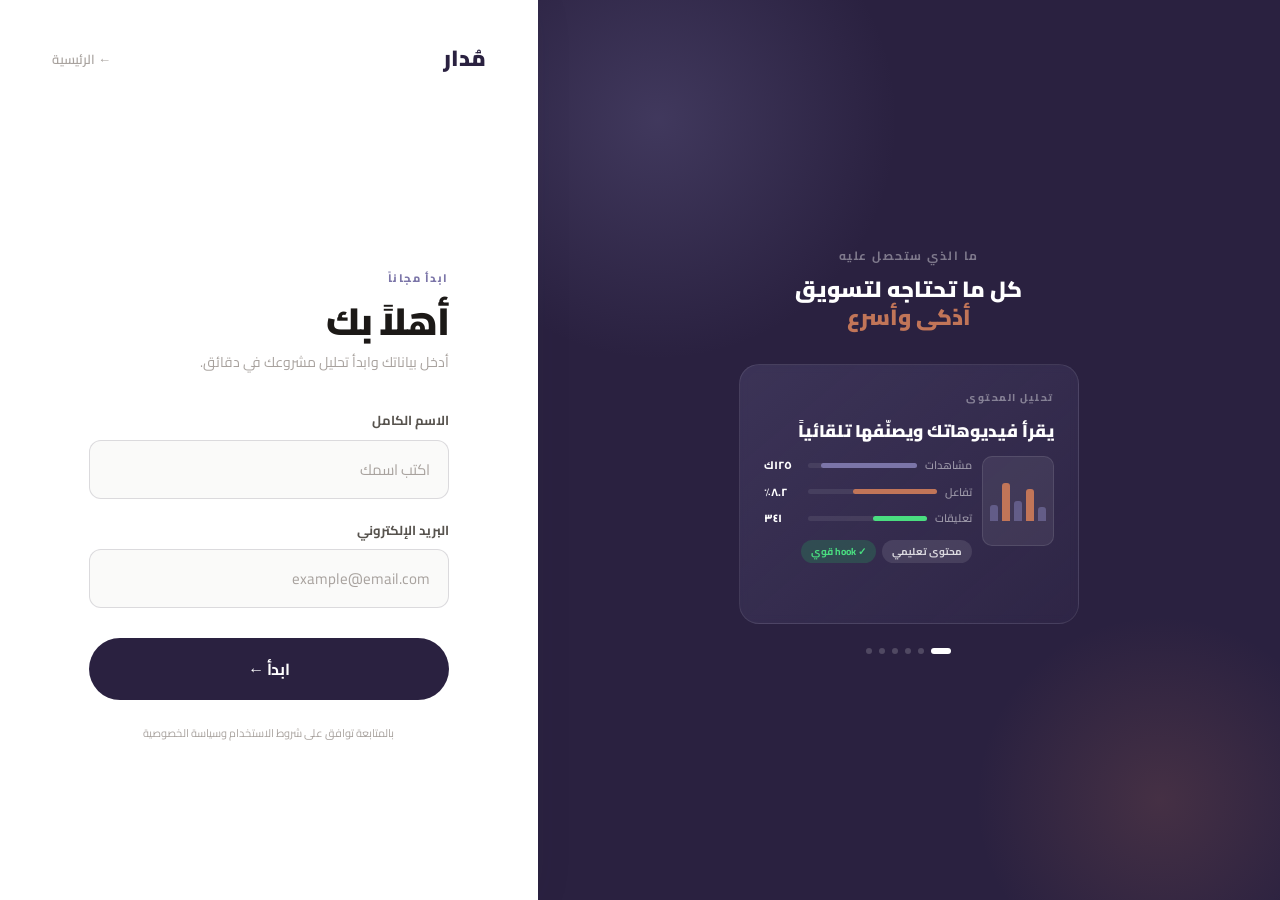
==== commit ffa96cd8: "fix: resolve all frontend bugs across 4 pages analysis.html: - Replace undefined window.MUDAR_API_BA" ====
--- a/mudar-platform/analysis.html
+++ b/mudar-platform/analysis.html
@@ -1090,8 +1090,7 @@
     document.getElementById('salesInsightBody').style.display = 'none';
 
     try {
-      const API = window.MUDAR_API_BASE || '';
-      const res = await fetch(`${API}/api/analysis/sales-insights`, {
+      const res = await fetch(`${API_BASE}/api/analysis/sales-insights`, {
         method: 'POST',
         headers: {'Content-Type':'application/json'},
         body: JSON.stringify({
@@ -1120,6 +1119,8 @@
             <div style="font-size:13px;color:var(--t2)">${data.top_action}</div></div>`:''}`;
         document.getElementById('salesInsightLoading').style.display = 'none';
         document.getElementById('salesInsightBody').style.display = 'block';
+      } else {
+        document.getElementById('salesInsightLoading').textContent = 'تعذّر التحليل';
       }
     } catch(e) {
       document.getElementById('salesInsightLoading').textContent = 'تعذّر التحليل';
@@ -1197,10 +1198,9 @@
   document.getElementById('commentsResults').style.display = 'none';
 
   try {
-    const API = window.MUDAR_API_BASE || '';
     const captions = videos.map(v => v.caption || v.desc || v.text || '').filter(Boolean);
 
-    const res = await fetch(`${API}/api/comments/fetch`, {
+    const res = await fetch(`${API_BASE}/api/comments/fetch`, {
       method: 'POST',
       headers: { 'Content-Type': 'application/json' },
       body: JSON.stringify({
@@ -1211,6 +1211,7 @@
         max_per_video: 50,
       }),
     });
+    if (!res.ok) throw new Error(await res.text());
     const data = await res.json();
     if (!data.success) throw new Error(data.detail || 'خطأ في جلب التعليقات');
 
@@ -1388,8 +1389,7 @@
   const typing = appendTyping();
 
   try {
-    const API = window.MUDAR_API_BASE || '';
-    const res = await fetch(`${API}/api/assistant/chat`, {
+    const res = await fetch(`${API_BASE}/api/assistant/chat`, {
       method: 'POST',
       headers: { 'Content-Type': 'application/json' },
       body: JSON.stringify({
@@ -1403,6 +1403,7 @@
         history: chatHistory.slice(-8),
       }),
     });
+    if (!res.ok) throw new Error(await res.text());
     const data = await res.json();
     typing.remove();
     const reply = data.reply || 'عذراً، لم أتمكن من الرد.';
